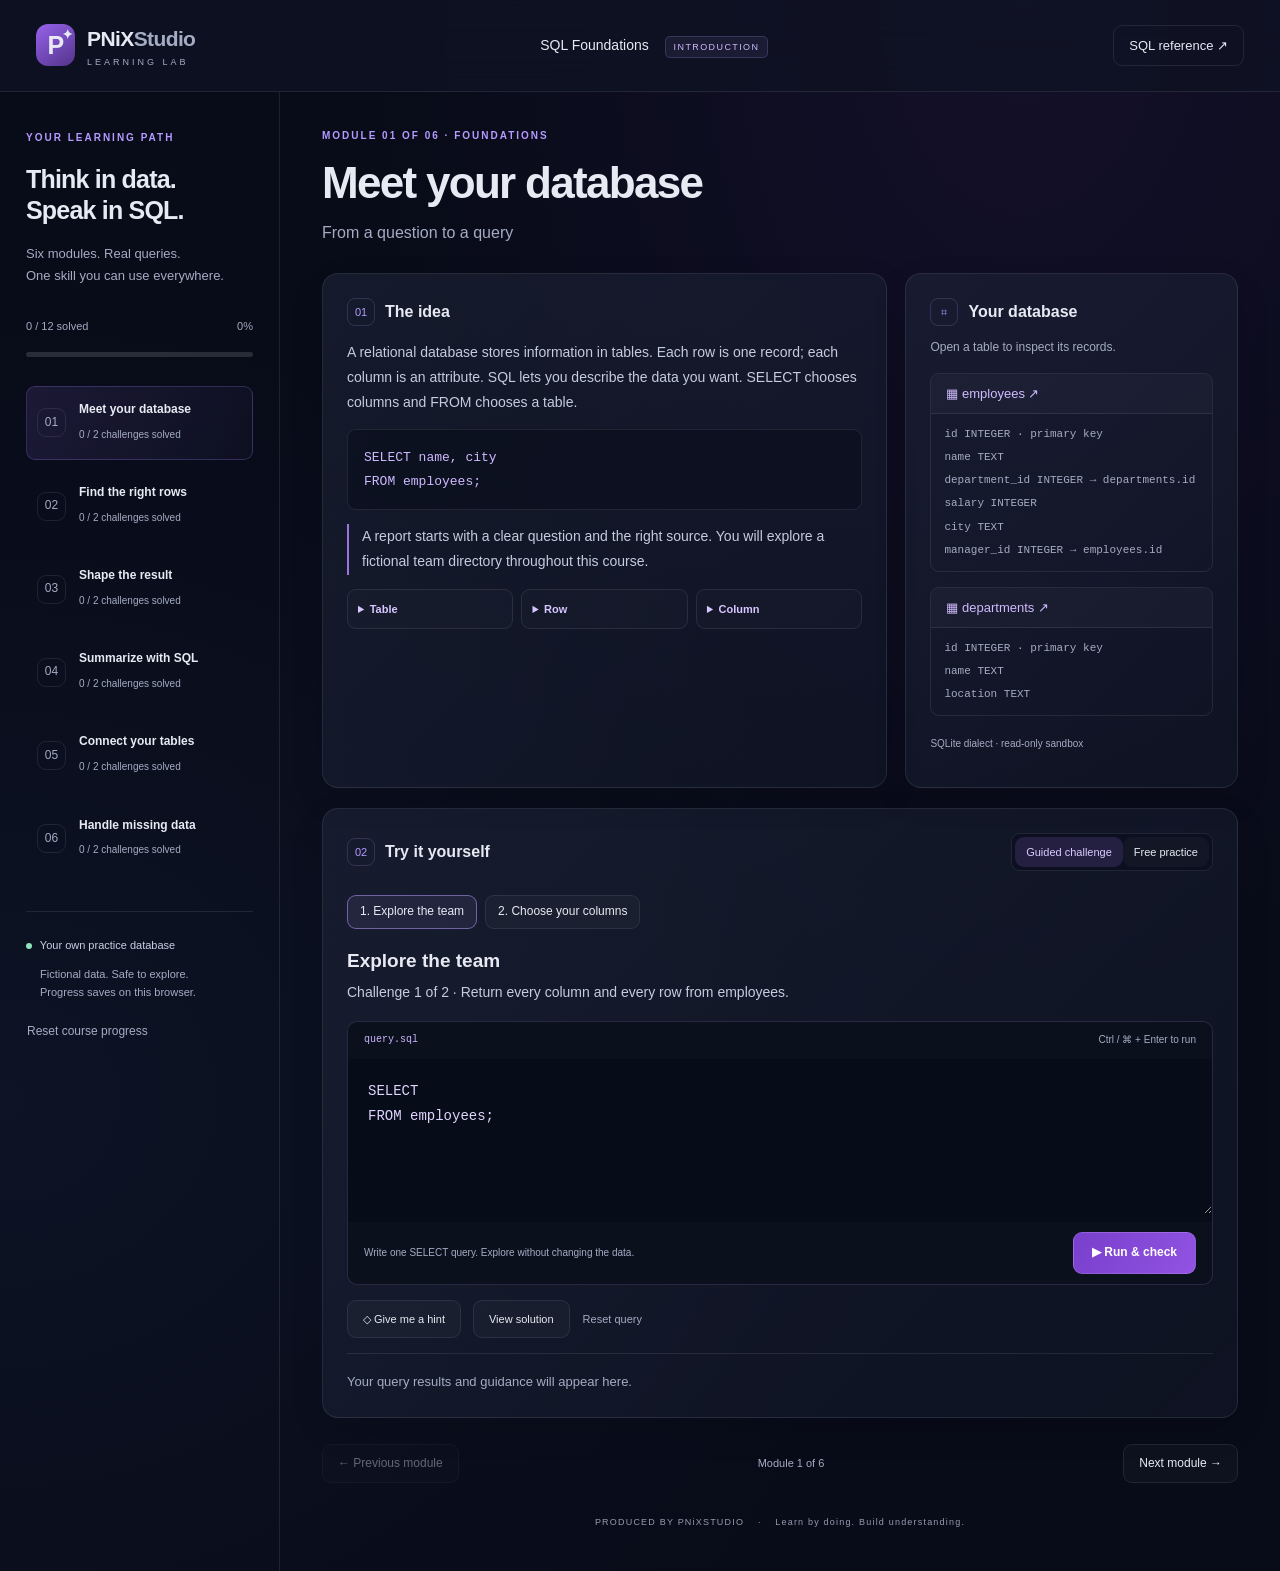
==== site/sql/index.html @ 179a7fc3 "Add interactive SQL Foundations course to GitHub Pages" ====
<!doctype html><html lang="en"><head><meta charset="UTF-8"><meta name="viewport" content="width=device-width, initial-scale=1"><meta name="theme-color" content="#080b18"><meta name="description" content="Learn SQL by doing. Twelve guided query challenges with a real database and helpful feedback. Produced by PNiXStudio."><title>SQL Foundations | PNiXStudio</title><link rel="stylesheet" href="style.css"></head><body><a class="skip" href="#lesson">Skip to lesson</a><header><a class="brand" href="./"><span class="brandmark">P<span>✦</span></span><span>PNiX<span class="muted">Studio</span><small>LEARNING LAB</small></span></a><span class="header-course">SQL Foundations <span class="pill">INTRODUCTION</span></span><button id="referenceBtn" class="quiet">SQL reference ↗</button></header><div class="layout"><aside><div class="course-label">YOUR LEARNING PATH</div><h2>Think in data.<br>Speak in SQL.</h2><p class="muted intro">Six modules. Real queries.<br>One skill you can use everywhere.</p><div class="progress-label"><span id="progressText">0 / 12 solved</span><span id="percentage">0%</span></div><progress id="progress" value="0" max="12" aria-label="Challenges solved"></progress><nav id="modules" aria-label="Course modules"></nav><div class="aside-note"><span class="status-dot"></span> Your own practice database<p>Fictional data. Safe to explore.<br>Progress saves on this browser.</p></div><button id="resetCourse" class="text-btn">Reset course progress</button></aside><main id="lesson" tabindex="-1"><div class="eyebrow" id="moduleLabel"></div><h1 id="title"></h1><p class="subtitle" id="subtitle"></p><div class="lesson-grid"><section class="glass concept"><div class="section-heading"><span class="icon">01</span><h2>The idea</h2></div><p id="concept"></p><pre id="example"></pre><p class="why" id="why"></p><div id="cards" class="cards"></div></section><section class="glass schema"><div class="section-heading"><span class="icon">⌗</span><h2>Your database</h2></div><p class="muted">Open a table to inspect its records.</p><div id="schema"></div><p class="dialect">SQLite dialect · read-only sandbox</p></section></div><section class="glass practice"><div class="practice-top"><div class="section-heading"><span class="icon">02</span><h2>Try it yourself</h2></div><div class="segmented" role="group" aria-label="Practice mode"><button id="guided" aria-pressed="true">Guided challenge</button><button id="playground" aria-pressed="false">Free practice</button></div></div><div id="exerciseTabs" class="exercise-tabs"></div><h3 id="exerciseTitle"></h3><p id="task"></p><div class="editor-shell"><div class="editor-bar"><label for="query">query.sql</label><span>Ctrl / ⌘ + Enter to run</span></div><textarea id="query" spellcheck="false" autocapitalize="off" autocomplete="off" aria-describedby="editorHelp"></textarea><div class="editor-footer"><span id="editorHelp">Write one SELECT query. Explore without changing the data.</span><button class="primary" id="run">▶ Run & check</button></div></div><div class="tools"><button id="hint">◇ Give me a hint</button><button id="solution">View solution</button><button id="resetQuery" class="text-btn">Reset query</button></div><div id="hintBox" class="notice" hidden></div><div id="solutionBox" class="notice" hidden><strong>One possible solution</strong><pre id="solutionCode"></pre><p>Try writing it yourself, then run it to complete this challenge.</p></div><div id="feedback" role="status" aria-live="polite" class="feedback">Your query results and guidance will appear here.</div><div id="results"></div></section><div id="completion" class="glass completion" hidden><h2>You speak SQL now.</h2><p>You solved every challenge. Keep experimenting in Free practice, or revisit any module.</p></div><footer><button id="prev">← Previous module</button><span id="footerPosition"></span><button id="next">Next module →</button></footer><p class="credit">PRODUCED BY PNiXSTUDIO <span>·</span> Learn by doing. Build understanding.</p></main></div><dialog id="reference"><div class="dialog-head"><h2>SQL field guide</h2><button id="closeReference" aria-label="Close reference">✕</button></div><p>Read the query in execution order: FROM / JOIN → WHERE → GROUP BY → HAVING → SELECT → ORDER BY → LIMIT.</p><pre>SELECT city, COUNT(*) AS total
FROM employees
WHERE salary > 60000
GROUP BY city
HAVING COUNT(*) >= 2
ORDER BY total DESC, city ASC
LIMIT 5;</pre><p><strong>NULL:</strong> use IS NULL / IS NOT NULL.<br><strong>Text:</strong> single quotes, like 'Chicago'.<br><strong>Aliases:</strong> AS gives a result column a name.<br><strong>Joins:</strong> match keys with ON; LEFT JOIN keeps unmatched left rows.<br><strong>Portability:</strong> this course uses SQLite. SQL Server uses TOP or OFFSET/FETCH instead of LIMIT. Case sensitivity and grouping rules can vary across databases.</p><p>Practice data and progress stay in this browser. Progress is stored locally, so it does not sync across devices.</p><a href="https://www.sqlite.org/lang_select.html" target="_blank" rel="noopener">SQLite SELECT documentation ↗</a></dialog><script type="module" src="app.js"></script></body></html>
---- site/sql/style.css ----
:root{color-scheme:dark;--bg:#080b18;--text:#e8eaf3;--muted:#a4acc3;--purple:#b59aff;--line:#ffffff16;--green:#8de4bb}*{box-sizing:border-box}body{margin:0;background:radial-gradient(ellipse at 80% 0%,#46237230,transparent 45%),radial-gradient(ellipse at 0% 70%,#23375b30,transparent 50%),var(--bg);color:var(--text);font:16px/1.65 Inter,"Segoe UI",Arial,sans-serif}button,a,textarea,summary{-webkit-tap-highlight-color:transparent}button{font:inherit;cursor:pointer;color:inherit;background:#ffffff07;border:1px solid var(--line);border-radius:9px;padding:9px 15px;transition:background .15s,border-color .15s}button:hover{background:#ffffff12;border-color:#b59aff70}button:disabled{opacity:.4;cursor:default}button:focus-visible,a:focus-visible,summary:focus-visible,textarea:focus-visible{outline:3px solid var(--purple);outline-offset:3px}a{color:var(--purple)}header{min-height:92px;display:flex;align-items:center;justify-content:space-between;gap:20px;padding:15px 36px;border-bottom:1px solid var(--line);background:#0f1424bb;backdrop-filter:blur(20px)}.brand{display:flex;gap:12px;align-items:center;color:var(--text);text-decoration:none;font-size:21px;letter-spacing:-.6px;font-weight:650}.brandmark{width:39px;height:42px;background:linear-gradient(145deg,#9763ec,#53338a);border-radius:12px;display:grid;place-items:center;position:relative;font-size:25px}.brandmark span{position:absolute;font-size:13px;right:3px;top:0}.brand small{display:block;font:9px/1.3 sans-serif;letter-spacing:3px;color:var(--muted)}.muted{color:var(--muted)}.header-course{font-size:14px}.pill{font-size:9px;letter-spacing:1.4px;background:#b59aff13;border:1px solid #b59aff33;border-radius:5px;padding:5px 8px;margin-left:12px;color:#cebaff}.quiet{background:transparent;font-size:13px}.layout{max-width:1600px;margin:auto;display:grid;grid-template-columns:280px minmax(0,1fr)}aside{padding:38px 26px;border-right:1px solid var(--line)}.course-label,.eyebrow{font-size:10px;font-weight:700;letter-spacing:2px;color:var(--purple)}aside h2{font-size:25px;line-height:1.25;font-weight:550;letter-spacing:-.8px;margin:17px 0}.intro{font-size:13px;line-height:1.7}.progress-label{display:flex;justify-content:space-between;font-size:11px;color:var(--muted);margin-top:30px}progress{width:100%;height:5px;appearance:none;border:0;border-radius:10px;background:#ffffff12}progress::-webkit-progress-bar{background:#ffffff12;border-radius:10px}progress::-webkit-progress-value{background:var(--purple);border-radius:10px}progress::-moz-progress-bar{background:var(--purple)}nav{display:grid;gap:9px;margin-top:24px}nav button{display:flex;gap:13px;text-align:left;padding:13px 10px;background:transparent;border-color:transparent}nav button[aria-current]{background:linear-gradient(120deg,#a47bff20,#a47bff09);border-color:#a47bff40}.module-number{align-self:center;width:29px;height:29px;flex-shrink:0;border:1px solid var(--line);border-radius:9px;display:grid;place-items:center;color:var(--muted);font-size:12px}nav strong{display:block;font-size:12px;font-weight:550}nav small{font-size:10px;color:var(--muted)}.aside-note{font-size:11px;margin-top:35px;color:#c9cfe0;border-top:1px solid var(--line);padding-top:24px}.aside-note p{color:var(--muted);padding-left:14px}.status-dot{display:inline-block;height:6px;width:6px;background:var(--green);border-radius:50%;margin-right:5px}.text-btn{background:transparent;border-color:transparent;font-size:12px;color:var(--muted);padding-left:0}main{padding:36px 42px;min-width:0}h1{font-size:clamp(30px,3.5vw,44px);letter-spacing:-1.7px;line-height:1.16;font-weight:550;margin:12px 0}.subtitle{margin:10px 0 27px;color:var(--muted);font-size:16px}.lesson-grid{display:grid;grid-template-columns:minmax(0,1.7fr) minmax(240px,1fr);gap:18px}.glass{background:linear-gradient(135deg,#20283c8a,#141b2c80);border:1px solid var(--line);border-radius:16px;box-shadow:0 12px 35px #00000019;padding:24px;min-width:0}.section-heading{display:flex;align-items:center;gap:10px}.section-heading h2{font-size:16px;font-weight:550;margin:0}.icon{font-size:11px;color:var(--purple);width:28px;height:28px;border:1px solid #b59aff30;border-radius:8px;display:grid;place-items:center}.concept>p{font-size:14px;line-height:1.8;color:#c5ccdd}pre{font:13px/1.8 "Cascadia Code",Consolas,monospace;white-space:pre-wrap;overflow-wrap:anywhere;background:#060b1880;border:1px solid var(--line);border-radius:9px;padding:16px;color:#cfb9ff}.why{border-left:2px solid #9c74e2;padding-left:13px}.cards{display:grid;grid-template-columns:repeat(3,minmax(0,1fr));gap:8px}.cards details{background:#ffffff04;border:1px solid var(--line);border-radius:9px;padding:10px}.cards summary{cursor:pointer;color:#d7c6ff;font-size:11px;font-weight:600}.cards p{font-size:12px;color:var(--muted);line-height:1.6;margin-bottom:0}.schema>p{font-size:12px}.table-schema{margin-top:15px;border:1px solid var(--line);border-radius:9px;overflow:hidden}.table-schema button{width:100%;text-align:left;border:0;border-bottom:1px solid var(--line);border-radius:0;font-size:13px;color:#d0baff}.table-schema ul{list-style:none;margin:0;padding:9px 13px}.table-schema li{font:11px/2.1 Consolas,monospace;color:var(--muted);overflow-wrap:anywhere}.dialect{color:var(--muted);font-size:10px!important;margin-top:20px}.practice{margin-top:20px}.practice-top{display:flex;justify-content:space-between;gap:15px;align-items:center}.segmented{display:flex;background:#05091770;border:1px solid var(--line);padding:3px;border-radius:9px}.segmented button{font-size:11px;padding:6px 11px;border:0}.segmented button[aria-pressed=true]{background:#9c74e22c;color:#dccbff}.exercise-tabs{display:flex;gap:8px;margin:24px 0 16px}.exercise-tabs button{font-size:12px;padding:6px 12px}.exercise-tabs button[aria-pressed=true]{border-color:#b59aff88;background:#b59aff15}h3{font-size:19px;font-weight:550;margin:12px 0 5px}#task{font-size:14px;color:#c5ccdd;margin:0 0 17px}.editor-shell{border:1px solid #b59aff30;border-radius:10px;overflow:hidden;background:#070c19}.editor-bar,.editor-footer{display:flex;align-items:center;justify-content:space-between;padding:10px 16px;gap:15px;background:#ffffff04;font-size:10px;color:var(--muted)}.editor-bar label{font-family:monospace;color:#ccb5ff}textarea{resize:vertical;width:100%;min-height:155px;border:0;padding:20px;background:transparent;color:#e1d4ff;font:14px/1.8 Consolas,monospace;tab-size:2}textarea:focus-visible{outline-offset:-3px}.primary{background:linear-gradient(120deg,#7840cc,#9253e2);font-size:12px;white-space:nowrap;color:white;border-color:#ffffff25;font-weight:600;padding:10px 18px}.primary:hover{background:#8752d1}.tools{display:flex;gap:12px;align-items:center;margin:15px 0;flex-wrap:wrap}.tools button{font-size:11px}.feedback{border-top:1px solid var(--line);padding:17px 0 0;color:var(--muted);font-size:13px}.feedback.success{color:var(--green)}.feedback.error{color:#ffc0bc}.notice{background:#b59aff10;border:1px solid #b59aff33;border-radius:9px;padding:15px;font-size:13px;margin:15px 0}.notice p{color:var(--muted)}.result-head{display:flex;justify-content:space-between;align-items:center;font-size:12px;margin:20px 0 9px}.table-wrap{overflow:auto;max-height:350px;border:1px solid var(--line);border-radius:9px}table{width:100%;border-collapse:collapse;font-size:12px;text-align:left}th{background:#20273e;position:sticky;top:0;color:#d4bfff;font-weight:550}th,td{padding:9px 14px;border-bottom:1px solid var(--line);white-space:nowrap}td.null{font-style:italic;color:#959db5}footer{display:flex;align-items:center;justify-content:space-between;margin:26px 0}footer button{font-size:12px}footer span{font-size:11px;color:var(--muted)}.credit{text-align:center;font-size:9px;letter-spacing:1.2px;color:#969db0;margin:32px 0 5px}.credit span{padding:0 10px}dialog{max-width:620px;width:calc(100% - 30px);background:#131a2e;color:var(--text);border:1px solid #b59aff55;border-radius:16px;padding:28px;font-size:14px;max-height:85vh}dialog::backdrop{background:#000a;backdrop-filter:blur(6px)}.dialog-head{display:flex;justify-content:space-between;align-items:center}.dialog-head h2{font-weight:550}.skip{position:absolute;left:10px;top:-80px;z-index:3;padding:10px;background:#151b2e}.skip:focus{top:5px}.completion{margin-top:20px;border-color:#8de4bb70}.completion h2{color:var(--green)}[hidden]{display:none!important}@media(min-width:1600px){main{padding:45px 60px}}@media(max-width:1100px){.layout{grid-template-columns:235px minmax(0,1fr)}aside{padding:30px 17px}main{padding:30px 24px}.lesson-grid{grid-template-columns:1fr}.schema{display:block}.cards p{font-size:12px}}@media(max-width:740px){header{padding:15px 18px;min-height:76px}.brand{font-size:18px}.header-course{display:none}.layout{display:block}aside{border-right:0;border-bottom:1px solid var(--line);padding:20px}aside h2,.intro,.aside-note,.course-label,aside>.text-btn{display:none}nav{display:flex;overflow:auto;margin-top:14px;gap:6px}nav button{min-width:155px;padding:8px}.progress-label{margin-top:0}.module-number{width:23px;height:23px}.layout main{padding:26px 16px}.glass{padding:19px}.practice-top{align-items:flex-start;flex-direction:column}.editor-footer{align-items:flex-start}.editor-footer span{max-width:160px}.editor-bar span{display:none}.cards{grid-template-columns:1fr}.cards summary{font-size:13px}footer span{display:none}h1{font-size:33px}.credit{line-height:2}.schema{display:block}}@media(prefers-reduced-motion:reduce){*{transition:none!important;scroll-behavior:auto!important}}
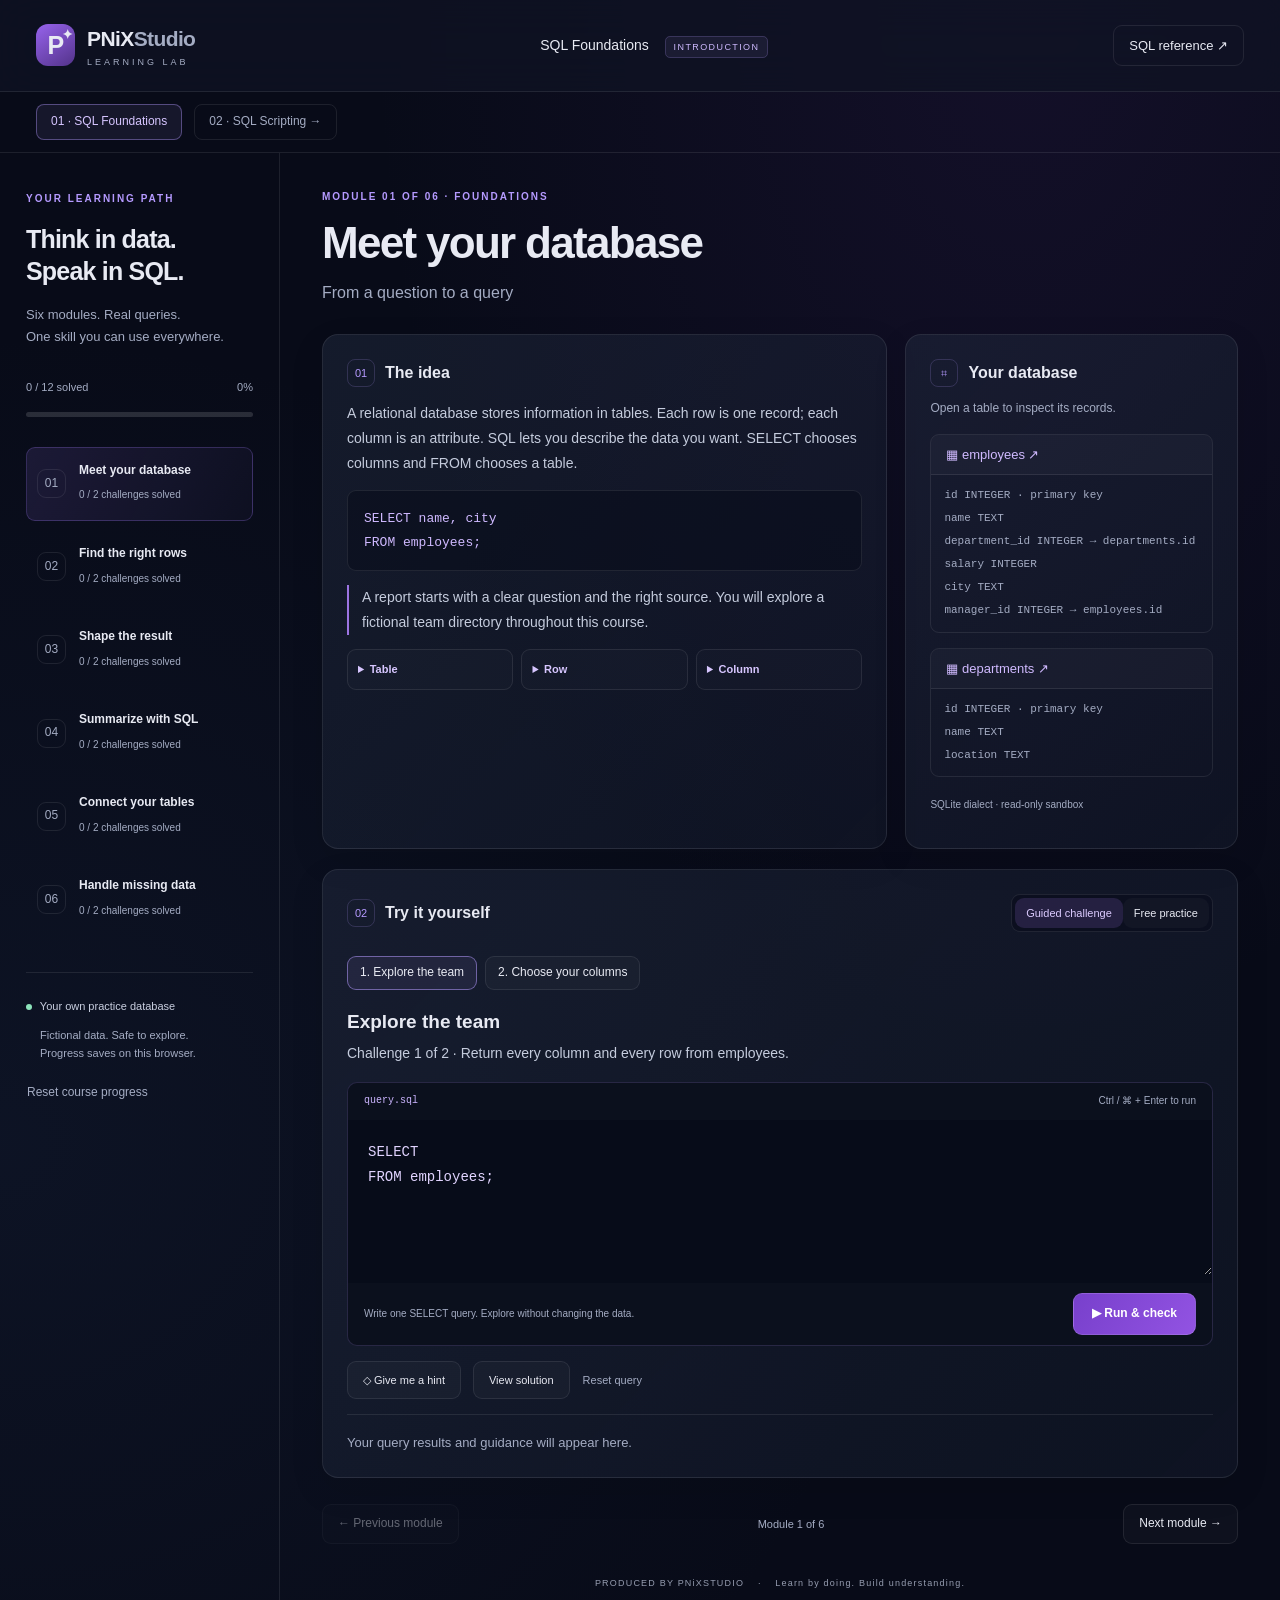
==== commit 0a90b708: "Add SQL Scripting course with writable exercises and transaction feedback" ====
--- a/site/sql/index.html
+++ b/site/sql/index.html
@@ -1,7 +1,8 @@
-<!doctype html><html lang="en"><head><meta charset="UTF-8"><meta name="viewport" content="width=device-width, initial-scale=1"><meta name="theme-color" content="#080b18"><meta name="description" content="Learn SQL by doing. Twelve guided query challenges with a real database and helpful feedback. Produced by PNiXStudio."><title>SQL Foundations | PNiXStudio</title><link rel="stylesheet" href="style.css"></head><body><a class="skip" href="#lesson">Skip to lesson</a><header><a class="brand" href="./"><span class="brandmark">P<span>✦</span></span><span>PNiX<span class="muted">Studio</span><small>LEARNING LAB</small></span></a><span class="header-course">SQL Foundations <span class="pill">INTRODUCTION</span></span><button id="referenceBtn" class="quiet">SQL reference ↗</button></header><div class="layout"><aside><div class="course-label">YOUR LEARNING PATH</div><h2>Think in data.<br>Speak in SQL.</h2><p class="muted intro">Six modules. Real queries.<br>One skill you can use everywhere.</p><div class="progress-label"><span id="progressText">0 / 12 solved</span><span id="percentage">0%</span></div><progress id="progress" value="0" max="12" aria-label="Challenges solved"></progress><nav id="modules" aria-label="Course modules"></nav><div class="aside-note"><span class="status-dot"></span> Your own practice database<p>Fictional data. Safe to explore.<br>Progress saves on this browser.</p></div><button id="resetCourse" class="text-btn">Reset course progress</button></aside><main id="lesson" tabindex="-1"><div class="eyebrow" id="moduleLabel"></div><h1 id="title"></h1><p class="subtitle" id="subtitle"></p><div class="lesson-grid"><section class="glass concept"><div class="section-heading"><span class="icon">01</span><h2>The idea</h2></div><p id="concept"></p><pre id="example"></pre><p class="why" id="why"></p><div id="cards" class="cards"></div></section><section class="glass schema"><div class="section-heading"><span class="icon">⌗</span><h2>Your database</h2></div><p class="muted">Open a table to inspect its records.</p><div id="schema"></div><p class="dialect">SQLite dialect · read-only sandbox</p></section></div><section class="glass practice"><div class="practice-top"><div class="section-heading"><span class="icon">02</span><h2>Try it yourself</h2></div><div class="segmented" role="group" aria-label="Practice mode"><button id="guided" aria-pressed="true">Guided challenge</button><button id="playground" aria-pressed="false">Free practice</button></div></div><div id="exerciseTabs" class="exercise-tabs"></div><h3 id="exerciseTitle"></h3><p id="task"></p><div class="editor-shell"><div class="editor-bar"><label for="query">query.sql</label><span>Ctrl / ⌘ + Enter to run</span></div><textarea id="query" spellcheck="false" autocapitalize="off" autocomplete="off" aria-describedby="editorHelp"></textarea><div class="editor-footer"><span id="editorHelp">Write one SELECT query. Explore without changing the data.</span><button class="primary" id="run">▶ Run & check</button></div></div><div class="tools"><button id="hint">◇ Give me a hint</button><button id="solution">View solution</button><button id="resetQuery" class="text-btn">Reset query</button></div><div id="hintBox" class="notice" hidden></div><div id="solutionBox" class="notice" hidden><strong>One possible solution</strong><pre id="solutionCode"></pre><p>Try writing it yourself, then run it to complete this challenge.</p></div><div id="feedback" role="status" aria-live="polite" class="feedback">Your query results and guidance will appear here.</div><div id="results"></div></section><div id="completion" class="glass completion" hidden><h2>You speak SQL now.</h2><p>You solved every challenge. Keep experimenting in Free practice, or revisit any module.</p></div><footer><button id="prev">← Previous module</button><span id="footerPosition"></span><button id="next">Next module →</button></footer><p class="credit">PRODUCED BY PNiXSTUDIO <span>·</span> Learn by doing. Build understanding.</p></main></div><dialog id="reference"><div class="dialog-head"><h2>SQL field guide</h2><button id="closeReference" aria-label="Close reference">✕</button></div><p>Read the query in execution order: FROM / JOIN → WHERE → GROUP BY → HAVING → SELECT → ORDER BY → LIMIT.</p><pre>SELECT city, COUNT(*) AS total
+<!doctype html><html lang="en"><head><meta charset="UTF-8"><meta name="viewport" content="width=device-width, initial-scale=1"><meta name="theme-color" content="#080b18"><meta name="description" content="Learn SQL by doing. Twelve guided query challenges with a real database and helpful feedback. Produced by PNiXStudio."><title>SQL Foundations | PNiXStudio</title><link rel="stylesheet" href="style.css"></head><body><a class="skip" href="#lesson">Skip to lesson</a><header><a class="brand" href="./"><span class="brandmark">P<span>✦</span></span><span>PNiX<span class="muted">Studio</span><small>LEARNING LAB</small></span></a><span class="header-course">SQL Foundations <span class="pill">INTRODUCTION</span></span><button id="referenceBtn" class="quiet">SQL reference ↗</button></header><div class="course-switch" aria-label="SQL courses"><a href="./" aria-current="page">01 · SQL Foundations</a><a href="./scripting/" >02 · SQL Scripting →</a></div><div class="layout"><aside><div class="course-label">YOUR LEARNING PATH</div><h2>Think in data.<br>Speak in SQL.</h2><p class="muted intro">Six modules. Real queries.<br>One skill you can use everywhere.</p><div class="progress-label"><span id="progressText">0 / 12 solved</span><span id="percentage">0%</span></div><progress id="progress" value="0" max="12" aria-label="Challenges solved"></progress><nav id="modules" aria-label="Course modules"></nav><div class="aside-note"><span class="status-dot"></span> Your own practice database<p>Fictional data. Safe to explore.<br>Progress saves on this browser.</p></div><button id="resetCourse" class="text-btn">Reset course progress</button></aside><main id="lesson" tabindex="-1"><div class="eyebrow" id="moduleLabel"></div><h1 id="title"></h1><p class="subtitle" id="subtitle"></p><div class="lesson-grid"><section class="glass concept"><div class="section-heading"><span class="icon">01</span><h2>The idea</h2></div><p id="concept"></p><pre id="example"></pre><p class="why" id="why"></p><div id="cards" class="cards"></div></section><section class="glass schema"><div class="section-heading"><span class="icon">⌗</span><h2>Your database</h2></div><p class="muted">Open a table to inspect its records.</p><div id="schema"></div><p class="dialect">SQLite dialect · read-only sandbox</p></section></div><section class="glass practice"><div class="practice-top"><div class="section-heading"><span class="icon">02</span><h2>Try it yourself</h2></div><div class="segmented" role="group" aria-label="Practice mode"><button id="guided" aria-pressed="true">Guided challenge</button><button id="playground" aria-pressed="false">Free practice</button></div></div><div id="exerciseTabs" class="exercise-tabs"></div><h3 id="exerciseTitle"></h3><p id="task"></p><div class="editor-shell"><div class="editor-bar"><label for="query">query.sql</label><span>Ctrl / ⌘ + Enter to run</span></div><textarea id="query" spellcheck="false" autocapitalize="off" autocomplete="off" aria-describedby="editorHelp"></textarea><div class="editor-footer"><span id="editorHelp">Write one SELECT query. Explore without changing the data.</span><button class="primary" id="run">▶ Run & check</button></div></div><div class="tools"><button id="hint">◇ Give me a hint</button><button id="solution">View solution</button><button id="resetQuery" class="text-btn">Reset query</button></div><div id="hintBox" class="notice" hidden></div><div id="solutionBox" class="notice" hidden><strong>One possible solution</strong><pre id="solutionCode"></pre><p>Try writing it yourself, then run it to complete this challenge.</p></div><div id="feedback" role="status" aria-live="polite" class="feedback">Your query results and guidance will appear here.</div><div id="results"></div></section><div id="completion" class="glass completion" hidden><h2>You speak SQL now.</h2><p>You solved every challenge. Keep experimenting in Free practice, or revisit any module.</p></div><footer><button id="prev">← Previous module</button><span id="footerPosition"></span><button id="next">Next module →</button></footer><p class="credit">PRODUCED BY PNiXSTUDIO <span>·</span> Learn by doing. Build understanding.</p></main></div><dialog id="reference"><div class="dialog-head"><h2>SQL field guide</h2><button id="closeReference" aria-label="Close reference">✕</button></div><p>Read the query in execution order: FROM / JOIN → WHERE → GROUP BY → HAVING → SELECT → ORDER BY → LIMIT.</p><pre>SELECT city, COUNT(*) AS total
 FROM employees
 WHERE salary > 60000
 GROUP BY city
 HAVING COUNT(*) >= 2
 ORDER BY total DESC, city ASC
 LIMIT 5;</pre><p><strong>NULL:</strong> use IS NULL / IS NOT NULL.<br><strong>Text:</strong> single quotes, like 'Chicago'.<br><strong>Aliases:</strong> AS gives a result column a name.<br><strong>Joins:</strong> match keys with ON; LEFT JOIN keeps unmatched left rows.<br><strong>Portability:</strong> this course uses SQLite. SQL Server uses TOP or OFFSET/FETCH instead of LIMIT. Case sensitivity and grouping rules can vary across databases.</p><p>Practice data and progress stay in this browser. Progress is stored locally, so it does not sync across devices.</p><a href="https://www.sqlite.org/lang_select.html" target="_blank" rel="noopener">SQLite SELECT documentation ↗</a></dialog><script type="module" src="app.js"></script></body></html>
+
--- a/site/sql/style.css
+++ b/site/sql/style.css
@@ -1 +1,4 @@
 :root{color-scheme:dark;--bg:#080b18;--text:#e8eaf3;--muted:#a4acc3;--purple:#b59aff;--line:#ffffff16;--green:#8de4bb}*{box-sizing:border-box}body{margin:0;background:radial-gradient(ellipse at 80% 0%,#46237230,transparent 45%),radial-gradient(ellipse at 0% 70%,#23375b30,transparent 50%),var(--bg);color:var(--text);font:16px/1.65 Inter,"Segoe UI",Arial,sans-serif}button,a,textarea,summary{-webkit-tap-highlight-color:transparent}button{font:inherit;cursor:pointer;color:inherit;background:#ffffff07;border:1px solid var(--line);border-radius:9px;padding:9px 15px;transition:background .15s,border-color .15s}button:hover{background:#ffffff12;border-color:#b59aff70}button:disabled{opacity:.4;cursor:default}button:focus-visible,a:focus-visible,summary:focus-visible,textarea:focus-visible{outline:3px solid var(--purple);outline-offset:3px}a{color:var(--purple)}header{min-height:92px;display:flex;align-items:center;justify-content:space-between;gap:20px;padding:15px 36px;border-bottom:1px solid var(--line);background:#0f1424bb;backdrop-filter:blur(20px)}.brand{display:flex;gap:12px;align-items:center;color:var(--text);text-decoration:none;font-size:21px;letter-spacing:-.6px;font-weight:650}.brandmark{width:39px;height:42px;background:linear-gradient(145deg,#9763ec,#53338a);border-radius:12px;display:grid;place-items:center;position:relative;font-size:25px}.brandmark span{position:absolute;font-size:13px;right:3px;top:0}.brand small{display:block;font:9px/1.3 sans-serif;letter-spacing:3px;color:var(--muted)}.muted{color:var(--muted)}.header-course{font-size:14px}.pill{font-size:9px;letter-spacing:1.4px;background:#b59aff13;border:1px solid #b59aff33;border-radius:5px;padding:5px 8px;margin-left:12px;color:#cebaff}.quiet{background:transparent;font-size:13px}.layout{max-width:1600px;margin:auto;display:grid;grid-template-columns:280px minmax(0,1fr)}aside{padding:38px 26px;border-right:1px solid var(--line)}.course-label,.eyebrow{font-size:10px;font-weight:700;letter-spacing:2px;color:var(--purple)}aside h2{font-size:25px;line-height:1.25;font-weight:550;letter-spacing:-.8px;margin:17px 0}.intro{font-size:13px;line-height:1.7}.progress-label{display:flex;justify-content:space-between;font-size:11px;color:var(--muted);margin-top:30px}progress{width:100%;height:5px;appearance:none;border:0;border-radius:10px;background:#ffffff12}progress::-webkit-progress-bar{background:#ffffff12;border-radius:10px}progress::-webkit-progress-value{background:var(--purple);border-radius:10px}progress::-moz-progress-bar{background:var(--purple)}nav{display:grid;gap:9px;margin-top:24px}nav button{display:flex;gap:13px;text-align:left;padding:13px 10px;background:transparent;border-color:transparent}nav button[aria-current]{background:linear-gradient(120deg,#a47bff20,#a47bff09);border-color:#a47bff40}.module-number{align-self:center;width:29px;height:29px;flex-shrink:0;border:1px solid var(--line);border-radius:9px;display:grid;place-items:center;color:var(--muted);font-size:12px}nav strong{display:block;font-size:12px;font-weight:550}nav small{font-size:10px;color:var(--muted)}.aside-note{font-size:11px;margin-top:35px;color:#c9cfe0;border-top:1px solid var(--line);padding-top:24px}.aside-note p{color:var(--muted);padding-left:14px}.status-dot{display:inline-block;height:6px;width:6px;background:var(--green);border-radius:50%;margin-right:5px}.text-btn{background:transparent;border-color:transparent;font-size:12px;color:var(--muted);padding-left:0}main{padding:36px 42px;min-width:0}h1{font-size:clamp(30px,3.5vw,44px);letter-spacing:-1.7px;line-height:1.16;font-weight:550;margin:12px 0}.subtitle{margin:10px 0 27px;color:var(--muted);font-size:16px}.lesson-grid{display:grid;grid-template-columns:minmax(0,1.7fr) minmax(240px,1fr);gap:18px}.glass{background:linear-gradient(135deg,#20283c8a,#141b2c80);border:1px solid var(--line);border-radius:16px;box-shadow:0 12px 35px #00000019;padding:24px;min-width:0}.section-heading{display:flex;align-items:center;gap:10px}.section-heading h2{font-size:16px;font-weight:550;margin:0}.icon{font-size:11px;color:var(--purple);width:28px;height:28px;border:1px solid #b59aff30;border-radius:8px;display:grid;place-items:center}.concept>p{font-size:14px;line-height:1.8;color:#c5ccdd}pre{font:13px/1.8 "Cascadia Code",Consolas,monospace;white-space:pre-wrap;overflow-wrap:anywhere;background:#060b1880;border:1px solid var(--line);border-radius:9px;padding:16px;color:#cfb9ff}.why{border-left:2px solid #9c74e2;padding-left:13px}.cards{display:grid;grid-template-columns:repeat(3,minmax(0,1fr));gap:8px}.cards details{background:#ffffff04;border:1px solid var(--line);border-radius:9px;padding:10px}.cards summary{cursor:pointer;color:#d7c6ff;font-size:11px;font-weight:600}.cards p{font-size:12px;color:var(--muted);line-height:1.6;margin-bottom:0}.schema>p{font-size:12px}.table-schema{margin-top:15px;border:1px solid var(--line);border-radius:9px;overflow:hidden}.table-schema button{width:100%;text-align:left;border:0;border-bottom:1px solid var(--line);border-radius:0;font-size:13px;color:#d0baff}.table-schema ul{list-style:none;margin:0;padding:9px 13px}.table-schema li{font:11px/2.1 Consolas,monospace;color:var(--muted);overflow-wrap:anywhere}.dialect{color:var(--muted);font-size:10px!important;margin-top:20px}.practice{margin-top:20px}.practice-top{display:flex;justify-content:space-between;gap:15px;align-items:center}.segmented{display:flex;background:#05091770;border:1px solid var(--line);padding:3px;border-radius:9px}.segmented button{font-size:11px;padding:6px 11px;border:0}.segmented button[aria-pressed=true]{background:#9c74e22c;color:#dccbff}.exercise-tabs{display:flex;gap:8px;margin:24px 0 16px}.exercise-tabs button{font-size:12px;padding:6px 12px}.exercise-tabs button[aria-pressed=true]{border-color:#b59aff88;background:#b59aff15}h3{font-size:19px;font-weight:550;margin:12px 0 5px}#task{font-size:14px;color:#c5ccdd;margin:0 0 17px}.editor-shell{border:1px solid #b59aff30;border-radius:10px;overflow:hidden;background:#070c19}.editor-bar,.editor-footer{display:flex;align-items:center;justify-content:space-between;padding:10px 16px;gap:15px;background:#ffffff04;font-size:10px;color:var(--muted)}.editor-bar label{font-family:monospace;color:#ccb5ff}textarea{resize:vertical;width:100%;min-height:155px;border:0;padding:20px;background:transparent;color:#e1d4ff;font:14px/1.8 Consolas,monospace;tab-size:2}textarea:focus-visible{outline-offset:-3px}.primary{background:linear-gradient(120deg,#7840cc,#9253e2);font-size:12px;white-space:nowrap;color:white;border-color:#ffffff25;font-weight:600;padding:10px 18px}.primary:hover{background:#8752d1}.tools{display:flex;gap:12px;align-items:center;margin:15px 0;flex-wrap:wrap}.tools button{font-size:11px}.feedback{border-top:1px solid var(--line);padding:17px 0 0;color:var(--muted);font-size:13px}.feedback.success{color:var(--green)}.feedback.error{color:#ffc0bc}.notice{background:#b59aff10;border:1px solid #b59aff33;border-radius:9px;padding:15px;font-size:13px;margin:15px 0}.notice p{color:var(--muted)}.result-head{display:flex;justify-content:space-between;align-items:center;font-size:12px;margin:20px 0 9px}.table-wrap{overflow:auto;max-height:350px;border:1px solid var(--line);border-radius:9px}table{width:100%;border-collapse:collapse;font-size:12px;text-align:left}th{background:#20273e;position:sticky;top:0;color:#d4bfff;font-weight:550}th,td{padding:9px 14px;border-bottom:1px solid var(--line);white-space:nowrap}td.null{font-style:italic;color:#959db5}footer{display:flex;align-items:center;justify-content:space-between;margin:26px 0}footer button{font-size:12px}footer span{font-size:11px;color:var(--muted)}.credit{text-align:center;font-size:9px;letter-spacing:1.2px;color:#969db0;margin:32px 0 5px}.credit span{padding:0 10px}dialog{max-width:620px;width:calc(100% - 30px);background:#131a2e;color:var(--text);border:1px solid #b59aff55;border-radius:16px;padding:28px;font-size:14px;max-height:85vh}dialog::backdrop{background:#000a;backdrop-filter:blur(6px)}.dialog-head{display:flex;justify-content:space-between;align-items:center}.dialog-head h2{font-weight:550}.skip{position:absolute;left:10px;top:-80px;z-index:3;padding:10px;background:#151b2e}.skip:focus{top:5px}.completion{margin-top:20px;border-color:#8de4bb70}.completion h2{color:var(--green)}[hidden]{display:none!important}@media(min-width:1600px){main{padding:45px 60px}}@media(max-width:1100px){.layout{grid-template-columns:235px minmax(0,1fr)}aside{padding:30px 17px}main{padding:30px 24px}.lesson-grid{grid-template-columns:1fr}.schema{display:block}.cards p{font-size:12px}}@media(max-width:740px){header{padding:15px 18px;min-height:76px}.brand{font-size:18px}.header-course{display:none}.layout{display:block}aside{border-right:0;border-bottom:1px solid var(--line);padding:20px}aside h2,.intro,.aside-note,.course-label,aside>.text-btn{display:none}nav{display:flex;overflow:auto;margin-top:14px;gap:6px}nav button{min-width:155px;padding:8px}.progress-label{margin-top:0}.module-number{width:23px;height:23px}.layout main{padding:26px 16px}.glass{padding:19px}.practice-top{align-items:flex-start;flex-direction:column}.editor-footer{align-items:flex-start}.editor-footer span{max-width:160px}.editor-bar span{display:none}.cards{grid-template-columns:1fr}.cards summary{font-size:13px}footer span{display:none}h1{font-size:33px}.credit{line-height:2}.schema{display:block}}@media(prefers-reduced-motion:reduce){*{transition:none!important;scroll-behavior:auto!important}}
+
+.course-switch{max-width:1600px;margin:auto;padding:12px 36px;display:flex;gap:12px;flex-wrap:wrap;border-bottom:1px solid var(--line)}.course-switch a{font-size:12px;text-decoration:none;border:1px solid var(--line);border-radius:8px;padding:7px 14px;color:var(--muted)}.course-switch a[aria-current]{border-color:#b59aff66;color:#d6c5ff;background:#b59aff15}@media(max-width:740px){.course-switch{padding:12px 16px}.exercise-tabs{flex-wrap:wrap}.course-switch a{font-size:11px}.editor-footer{flex-wrap:wrap}}
+
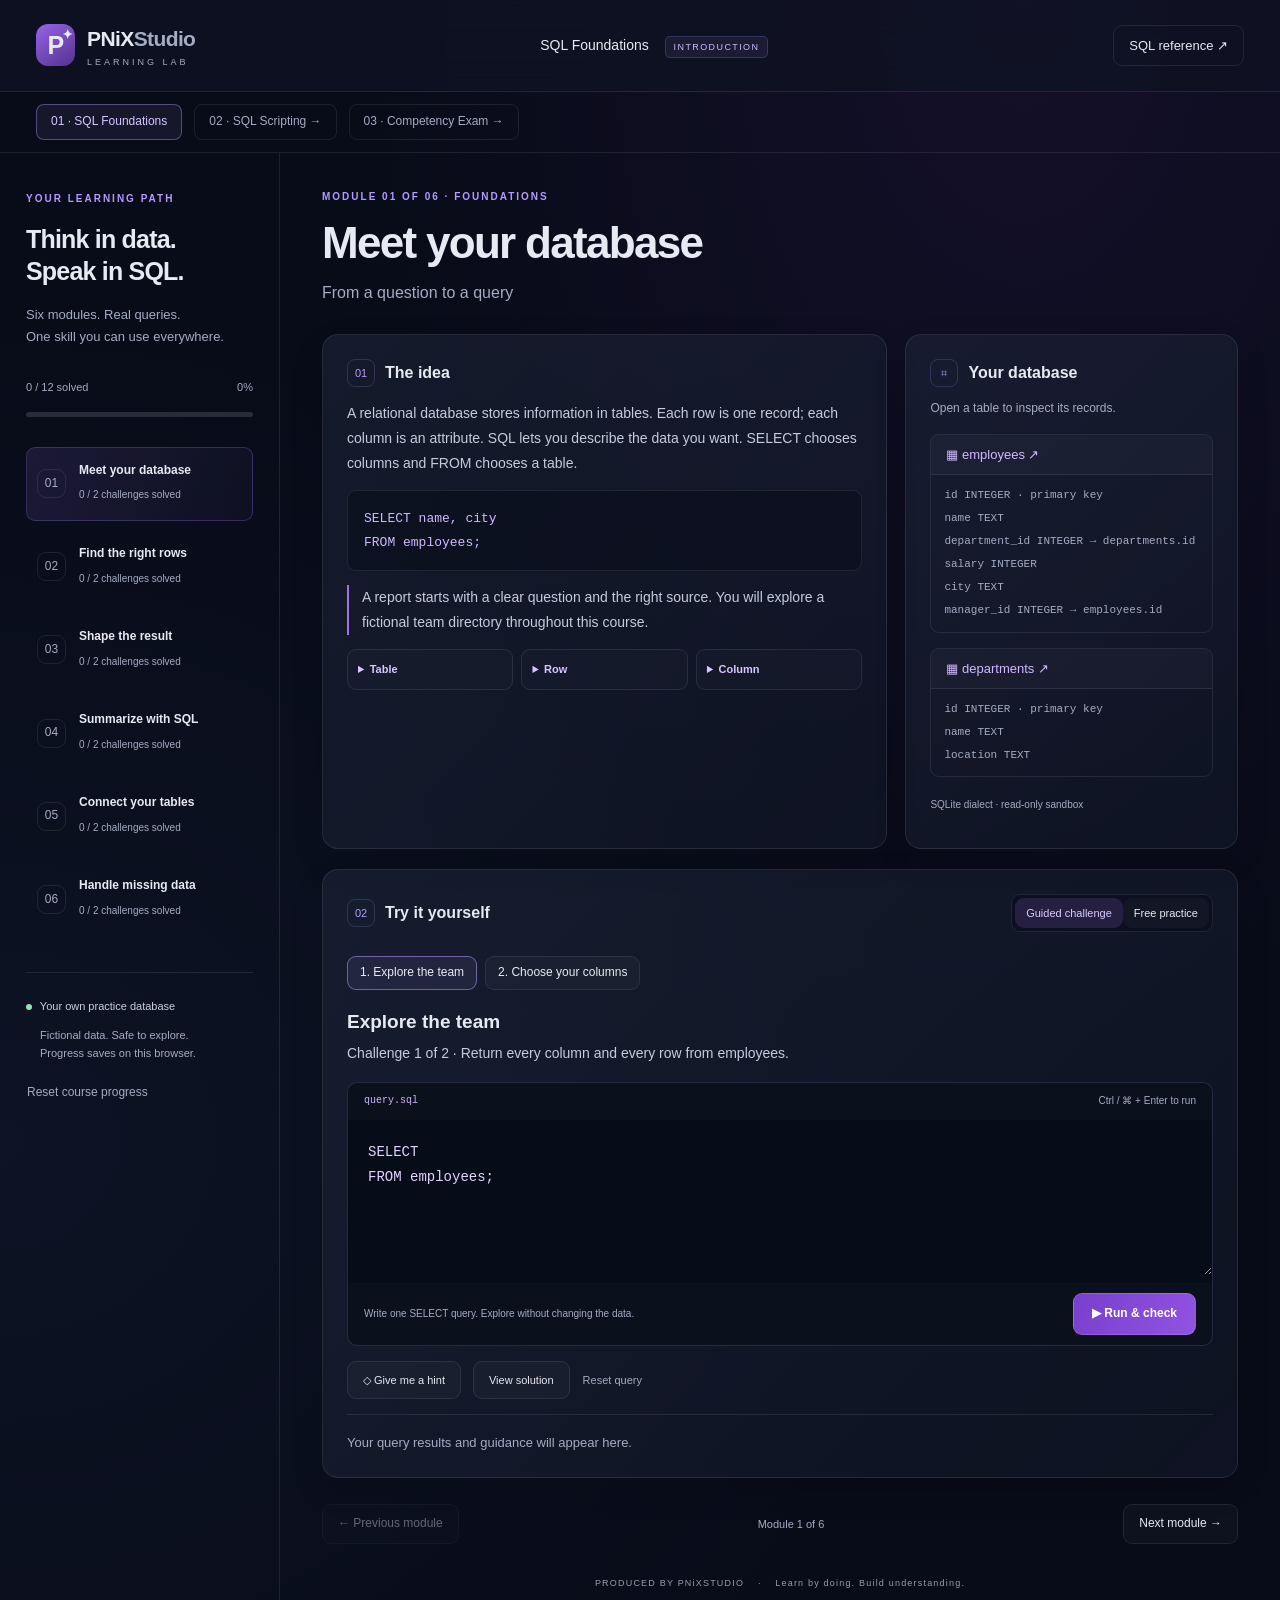
==== commit f7eb9abe: "Add Section 3 SQL competency exam with practical grading and review" ====
--- a/site/sql/index.html
+++ b/site/sql/index.html
@@ -1,4 +1,4 @@
-<!doctype html><html lang="en"><head><meta charset="UTF-8"><meta name="viewport" content="width=device-width, initial-scale=1"><meta name="theme-color" content="#080b18"><meta name="description" content="Learn SQL by doing. Twelve guided query challenges with a real database and helpful feedback. Produced by PNiXStudio."><title>SQL Foundations | PNiXStudio</title><link rel="stylesheet" href="style.css"></head><body><a class="skip" href="#lesson">Skip to lesson</a><header><a class="brand" href="./"><span class="brandmark">P<span>✦</span></span><span>PNiX<span class="muted">Studio</span><small>LEARNING LAB</small></span></a><span class="header-course">SQL Foundations <span class="pill">INTRODUCTION</span></span><button id="referenceBtn" class="quiet">SQL reference ↗</button></header><div class="course-switch" aria-label="SQL courses"><a href="./" aria-current="page">01 · SQL Foundations</a><a href="./scripting/" >02 · SQL Scripting →</a></div><div class="layout"><aside><div class="course-label">YOUR LEARNING PATH</div><h2>Think in data.<br>Speak in SQL.</h2><p class="muted intro">Six modules. Real queries.<br>One skill you can use everywhere.</p><div class="progress-label"><span id="progressText">0 / 12 solved</span><span id="percentage">0%</span></div><progress id="progress" value="0" max="12" aria-label="Challenges solved"></progress><nav id="modules" aria-label="Course modules"></nav><div class="aside-note"><span class="status-dot"></span> Your own practice database<p>Fictional data. Safe to explore.<br>Progress saves on this browser.</p></div><button id="resetCourse" class="text-btn">Reset course progress</button></aside><main id="lesson" tabindex="-1"><div class="eyebrow" id="moduleLabel"></div><h1 id="title"></h1><p class="subtitle" id="subtitle"></p><div class="lesson-grid"><section class="glass concept"><div class="section-heading"><span class="icon">01</span><h2>The idea</h2></div><p id="concept"></p><pre id="example"></pre><p class="why" id="why"></p><div id="cards" class="cards"></div></section><section class="glass schema"><div class="section-heading"><span class="icon">⌗</span><h2>Your database</h2></div><p class="muted">Open a table to inspect its records.</p><div id="schema"></div><p class="dialect">SQLite dialect · read-only sandbox</p></section></div><section class="glass practice"><div class="practice-top"><div class="section-heading"><span class="icon">02</span><h2>Try it yourself</h2></div><div class="segmented" role="group" aria-label="Practice mode"><button id="guided" aria-pressed="true">Guided challenge</button><button id="playground" aria-pressed="false">Free practice</button></div></div><div id="exerciseTabs" class="exercise-tabs"></div><h3 id="exerciseTitle"></h3><p id="task"></p><div class="editor-shell"><div class="editor-bar"><label for="query">query.sql</label><span>Ctrl / ⌘ + Enter to run</span></div><textarea id="query" spellcheck="false" autocapitalize="off" autocomplete="off" aria-describedby="editorHelp"></textarea><div class="editor-footer"><span id="editorHelp">Write one SELECT query. Explore without changing the data.</span><button class="primary" id="run">▶ Run & check</button></div></div><div class="tools"><button id="hint">◇ Give me a hint</button><button id="solution">View solution</button><button id="resetQuery" class="text-btn">Reset query</button></div><div id="hintBox" class="notice" hidden></div><div id="solutionBox" class="notice" hidden><strong>One possible solution</strong><pre id="solutionCode"></pre><p>Try writing it yourself, then run it to complete this challenge.</p></div><div id="feedback" role="status" aria-live="polite" class="feedback">Your query results and guidance will appear here.</div><div id="results"></div></section><div id="completion" class="glass completion" hidden><h2>You speak SQL now.</h2><p>You solved every challenge. Keep experimenting in Free practice, or revisit any module.</p></div><footer><button id="prev">← Previous module</button><span id="footerPosition"></span><button id="next">Next module →</button></footer><p class="credit">PRODUCED BY PNiXSTUDIO <span>·</span> Learn by doing. Build understanding.</p></main></div><dialog id="reference"><div class="dialog-head"><h2>SQL field guide</h2><button id="closeReference" aria-label="Close reference">✕</button></div><p>Read the query in execution order: FROM / JOIN → WHERE → GROUP BY → HAVING → SELECT → ORDER BY → LIMIT.</p><pre>SELECT city, COUNT(*) AS total
+<!doctype html><html lang="en"><head><meta charset="UTF-8"><meta name="viewport" content="width=device-width, initial-scale=1"><meta name="theme-color" content="#080b18"><meta name="description" content="Learn SQL by doing. Twelve guided query challenges with a real database and helpful feedback. Produced by PNiXStudio."><title>SQL Foundations | PNiXStudio</title><link rel="stylesheet" href="style.css"></head><body><a class="skip" href="#lesson">Skip to lesson</a><header><a class="brand" href="./"><span class="brandmark">P<span>✦</span></span><span>PNiX<span class="muted">Studio</span><small>LEARNING LAB</small></span></a><span class="header-course">SQL Foundations <span class="pill">INTRODUCTION</span></span><button id="referenceBtn" class="quiet">SQL reference ↗</button></header><div class="course-switch" aria-label="SQL courses"><a href="./" aria-current="page">01 · SQL Foundations</a><a href="./scripting/" >02 · SQL Scripting →</a><a href="./exam/">03 · Competency Exam →</a></div><div class="layout"><aside><div class="course-label">YOUR LEARNING PATH</div><h2>Think in data.<br>Speak in SQL.</h2><p class="muted intro">Six modules. Real queries.<br>One skill you can use everywhere.</p><div class="progress-label"><span id="progressText">0 / 12 solved</span><span id="percentage">0%</span></div><progress id="progress" value="0" max="12" aria-label="Challenges solved"></progress><nav id="modules" aria-label="Course modules"></nav><div class="aside-note"><span class="status-dot"></span> Your own practice database<p>Fictional data. Safe to explore.<br>Progress saves on this browser.</p></div><button id="resetCourse" class="text-btn">Reset course progress</button></aside><main id="lesson" tabindex="-1"><div class="eyebrow" id="moduleLabel"></div><h1 id="title"></h1><p class="subtitle" id="subtitle"></p><div class="lesson-grid"><section class="glass concept"><div class="section-heading"><span class="icon">01</span><h2>The idea</h2></div><p id="concept"></p><pre id="example"></pre><p class="why" id="why"></p><div id="cards" class="cards"></div></section><section class="glass schema"><div class="section-heading"><span class="icon">⌗</span><h2>Your database</h2></div><p class="muted">Open a table to inspect its records.</p><div id="schema"></div><p class="dialect">SQLite dialect · read-only sandbox</p></section></div><section class="glass practice"><div class="practice-top"><div class="section-heading"><span class="icon">02</span><h2>Try it yourself</h2></div><div class="segmented" role="group" aria-label="Practice mode"><button id="guided" aria-pressed="true">Guided challenge</button><button id="playground" aria-pressed="false">Free practice</button></div></div><div id="exerciseTabs" class="exercise-tabs"></div><h3 id="exerciseTitle"></h3><p id="task"></p><div class="editor-shell"><div class="editor-bar"><label for="query">query.sql</label><span>Ctrl / ⌘ + Enter to run</span></div><textarea id="query" spellcheck="false" autocapitalize="off" autocomplete="off" aria-describedby="editorHelp"></textarea><div class="editor-footer"><span id="editorHelp">Write one SELECT query. Explore without changing the data.</span><button class="primary" id="run">▶ Run & check</button></div></div><div class="tools"><button id="hint">◇ Give me a hint</button><button id="solution">View solution</button><button id="resetQuery" class="text-btn">Reset query</button></div><div id="hintBox" class="notice" hidden></div><div id="solutionBox" class="notice" hidden><strong>One possible solution</strong><pre id="solutionCode"></pre><p>Try writing it yourself, then run it to complete this challenge.</p></div><div id="feedback" role="status" aria-live="polite" class="feedback">Your query results and guidance will appear here.</div><div id="results"></div></section><div id="completion" class="glass completion" hidden><h2>You speak SQL now.</h2><p>You solved every challenge. Keep experimenting in Free practice, or revisit any module.</p></div><footer><button id="prev">← Previous module</button><span id="footerPosition"></span><button id="next">Next module →</button></footer><p class="credit">PRODUCED BY PNiXSTUDIO <span>·</span> Learn by doing. Build understanding.</p></main></div><dialog id="reference"><div class="dialog-head"><h2>SQL field guide</h2><button id="closeReference" aria-label="Close reference">✕</button></div><p>Read the query in execution order: FROM / JOIN → WHERE → GROUP BY → HAVING → SELECT → ORDER BY → LIMIT.</p><pre>SELECT city, COUNT(*) AS total
 FROM employees
 WHERE salary > 60000
 GROUP BY city
@@ -6,3 +6,4 @@
 ORDER BY total DESC, city ASC
 LIMIT 5;</pre><p><strong>NULL:</strong> use IS NULL / IS NOT NULL.<br><strong>Text:</strong> single quotes, like 'Chicago'.<br><strong>Aliases:</strong> AS gives a result column a name.<br><strong>Joins:</strong> match keys with ON; LEFT JOIN keeps unmatched left rows.<br><strong>Portability:</strong> this course uses SQLite. SQL Server uses TOP or OFFSET/FETCH instead of LIMIT. Case sensitivity and grouping rules can vary across databases.</p><p>Practice data and progress stay in this browser. Progress is stored locally, so it does not sync across devices.</p><a href="https://www.sqlite.org/lang_select.html" target="_blank" rel="noopener">SQLite SELECT documentation ↗</a></dialog><script type="module" src="app.js"></script></body></html>
 
+
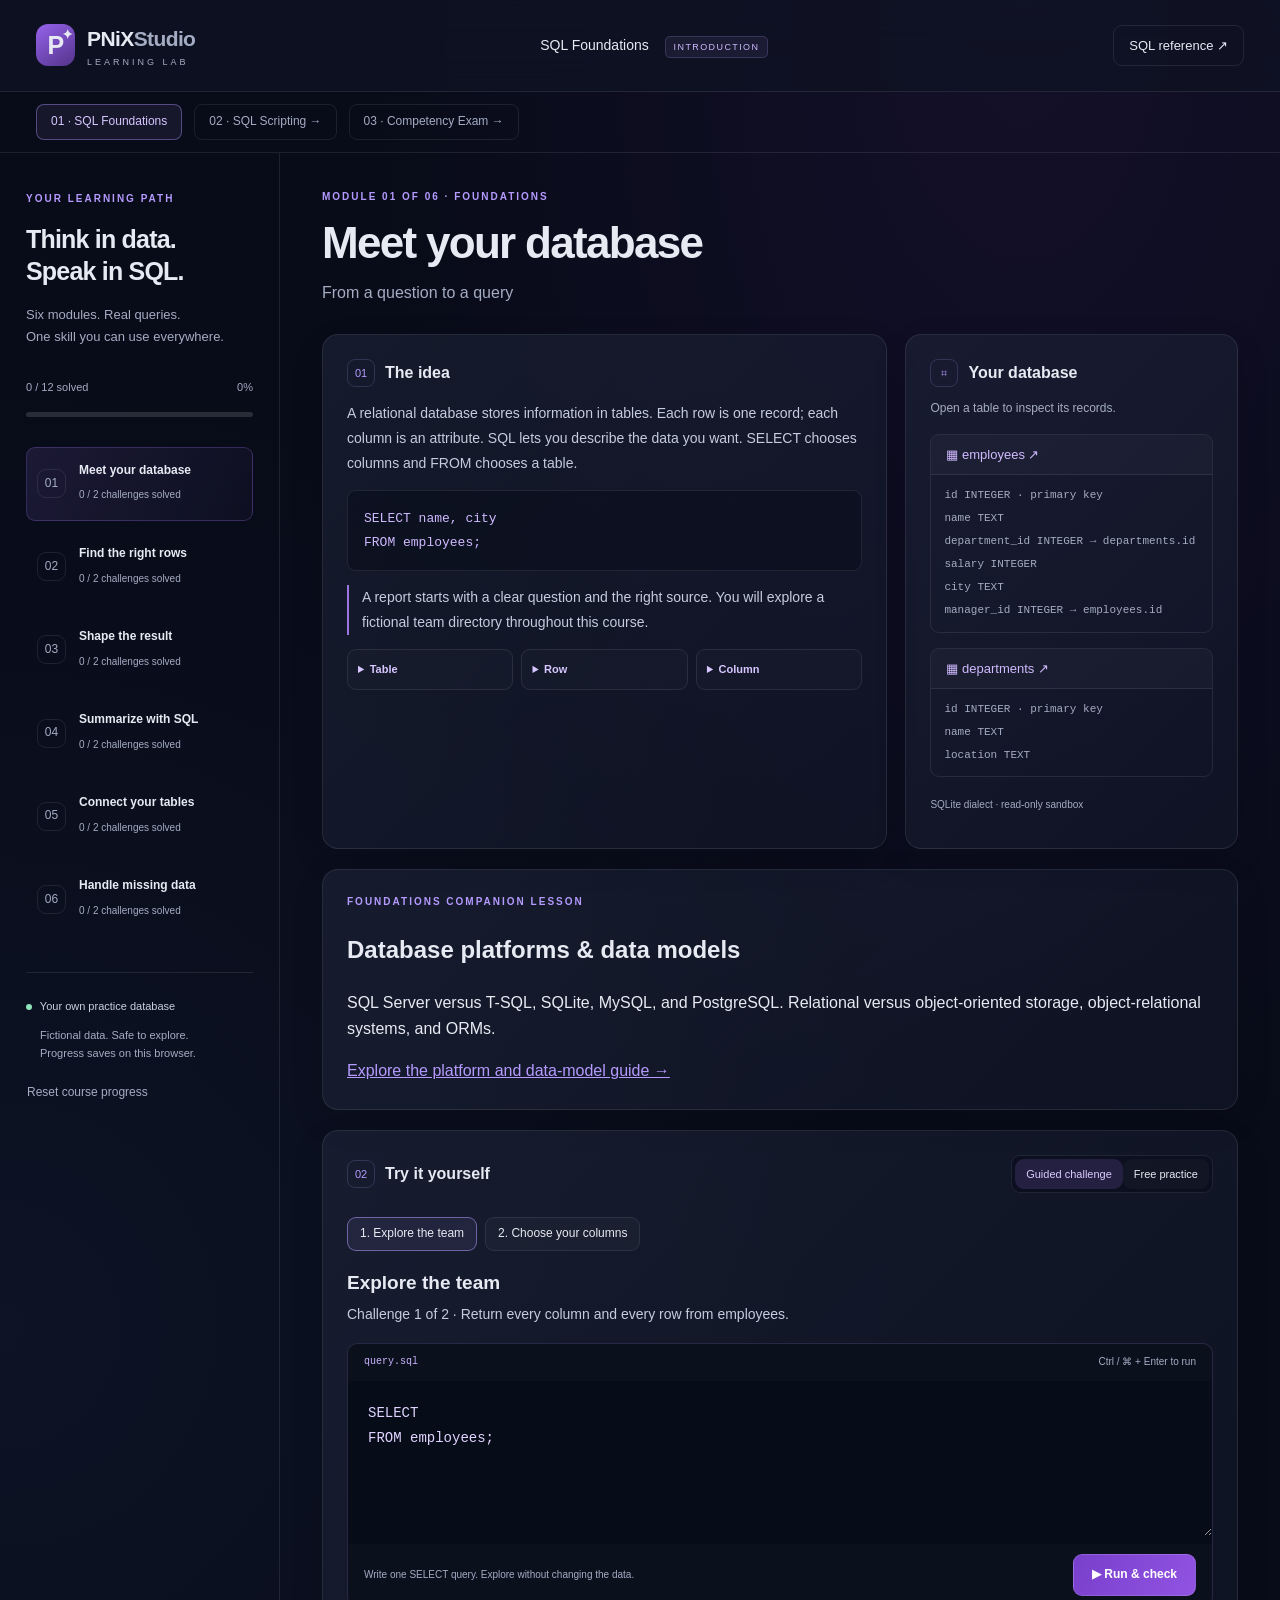
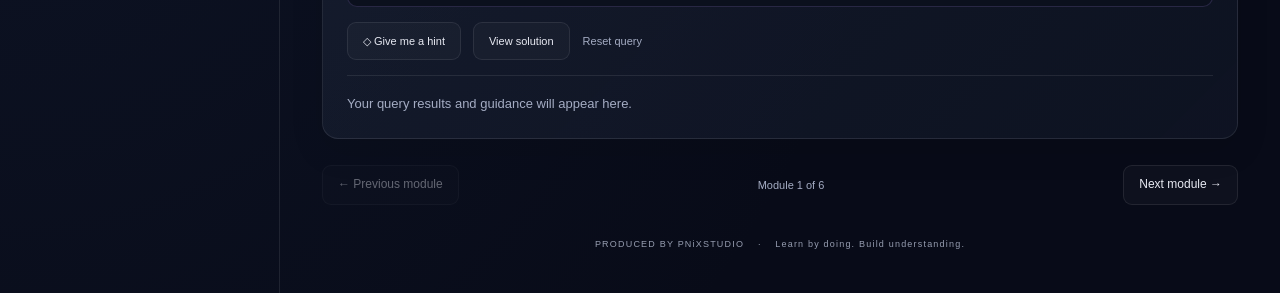
==== commit 5ab583f9: "Teach database platforms and data models; expand competency knowledge assessment" ====
--- a/site/sql/index.html
+++ b/site/sql/index.html
@@ -1,4 +1,4 @@
-<!doctype html><html lang="en"><head><meta charset="UTF-8"><meta name="viewport" content="width=device-width, initial-scale=1"><meta name="theme-color" content="#080b18"><meta name="description" content="Learn SQL by doing. Twelve guided query challenges with a real database and helpful feedback. Produced by PNiXStudio."><title>SQL Foundations | PNiXStudio</title><link rel="stylesheet" href="style.css"></head><body><a class="skip" href="#lesson">Skip to lesson</a><header><a class="brand" href="./"><span class="brandmark">P<span>✦</span></span><span>PNiX<span class="muted">Studio</span><small>LEARNING LAB</small></span></a><span class="header-course">SQL Foundations <span class="pill">INTRODUCTION</span></span><button id="referenceBtn" class="quiet">SQL reference ↗</button></header><div class="course-switch" aria-label="SQL courses"><a href="./" aria-current="page">01 · SQL Foundations</a><a href="./scripting/" >02 · SQL Scripting →</a><a href="./exam/">03 · Competency Exam →</a></div><div class="layout"><aside><div class="course-label">YOUR LEARNING PATH</div><h2>Think in data.<br>Speak in SQL.</h2><p class="muted intro">Six modules. Real queries.<br>One skill you can use everywhere.</p><div class="progress-label"><span id="progressText">0 / 12 solved</span><span id="percentage">0%</span></div><progress id="progress" value="0" max="12" aria-label="Challenges solved"></progress><nav id="modules" aria-label="Course modules"></nav><div class="aside-note"><span class="status-dot"></span> Your own practice database<p>Fictional data. Safe to explore.<br>Progress saves on this browser.</p></div><button id="resetCourse" class="text-btn">Reset course progress</button></aside><main id="lesson" tabindex="-1"><div class="eyebrow" id="moduleLabel"></div><h1 id="title"></h1><p class="subtitle" id="subtitle"></p><div class="lesson-grid"><section class="glass concept"><div class="section-heading"><span class="icon">01</span><h2>The idea</h2></div><p id="concept"></p><pre id="example"></pre><p class="why" id="why"></p><div id="cards" class="cards"></div></section><section class="glass schema"><div class="section-heading"><span class="icon">⌗</span><h2>Your database</h2></div><p class="muted">Open a table to inspect its records.</p><div id="schema"></div><p class="dialect">SQLite dialect · read-only sandbox</p></section></div><section class="glass practice"><div class="practice-top"><div class="section-heading"><span class="icon">02</span><h2>Try it yourself</h2></div><div class="segmented" role="group" aria-label="Practice mode"><button id="guided" aria-pressed="true">Guided challenge</button><button id="playground" aria-pressed="false">Free practice</button></div></div><div id="exerciseTabs" class="exercise-tabs"></div><h3 id="exerciseTitle"></h3><p id="task"></p><div class="editor-shell"><div class="editor-bar"><label for="query">query.sql</label><span>Ctrl / ⌘ + Enter to run</span></div><textarea id="query" spellcheck="false" autocapitalize="off" autocomplete="off" aria-describedby="editorHelp"></textarea><div class="editor-footer"><span id="editorHelp">Write one SELECT query. Explore without changing the data.</span><button class="primary" id="run">▶ Run & check</button></div></div><div class="tools"><button id="hint">◇ Give me a hint</button><button id="solution">View solution</button><button id="resetQuery" class="text-btn">Reset query</button></div><div id="hintBox" class="notice" hidden></div><div id="solutionBox" class="notice" hidden><strong>One possible solution</strong><pre id="solutionCode"></pre><p>Try writing it yourself, then run it to complete this challenge.</p></div><div id="feedback" role="status" aria-live="polite" class="feedback">Your query results and guidance will appear here.</div><div id="results"></div></section><div id="completion" class="glass completion" hidden><h2>You speak SQL now.</h2><p>You solved every challenge. Keep experimenting in Free practice, or revisit any module.</p></div><footer><button id="prev">← Previous module</button><span id="footerPosition"></span><button id="next">Next module →</button></footer><p class="credit">PRODUCED BY PNiXSTUDIO <span>·</span> Learn by doing. Build understanding.</p></main></div><dialog id="reference"><div class="dialog-head"><h2>SQL field guide</h2><button id="closeReference" aria-label="Close reference">✕</button></div><p>Read the query in execution order: FROM / JOIN → WHERE → GROUP BY → HAVING → SELECT → ORDER BY → LIMIT.</p><pre>SELECT city, COUNT(*) AS total
+<!doctype html><html lang="en"><head><meta charset="UTF-8"><meta name="viewport" content="width=device-width, initial-scale=1"><meta name="theme-color" content="#080b18"><meta name="description" content="Learn SQL by doing. Twelve guided query challenges with a real database and helpful feedback. Produced by PNiXStudio."><title>SQL Foundations | PNiXStudio</title><link rel="stylesheet" href="style.css"></head><body><a class="skip" href="#lesson">Skip to lesson</a><header><a class="brand" href="./"><span class="brandmark">P<span>✦</span></span><span>PNiX<span class="muted">Studio</span><small>LEARNING LAB</small></span></a><span class="header-course">SQL Foundations <span class="pill">INTRODUCTION</span></span><button id="referenceBtn" class="quiet">SQL reference ↗</button></header><div class="course-switch" aria-label="SQL courses"><a href="./" aria-current="page">01 · SQL Foundations</a><a href="./scripting/" >02 · SQL Scripting →</a><a href="./exam/">03 · Competency Exam →</a></div><div class="layout"><aside><div class="course-label">YOUR LEARNING PATH</div><h2>Think in data.<br>Speak in SQL.</h2><p class="muted intro">Six modules. Real queries.<br>One skill you can use everywhere.</p><div class="progress-label"><span id="progressText">0 / 12 solved</span><span id="percentage">0%</span></div><progress id="progress" value="0" max="12" aria-label="Challenges solved"></progress><nav id="modules" aria-label="Course modules"></nav><div class="aside-note"><span class="status-dot"></span> Your own practice database<p>Fictional data. Safe to explore.<br>Progress saves on this browser.</p></div><button id="resetCourse" class="text-btn">Reset course progress</button></aside><main id="lesson" tabindex="-1"><div class="eyebrow" id="moduleLabel"></div><h1 id="title"></h1><p class="subtitle" id="subtitle"></p><div class="lesson-grid"><section class="glass concept"><div class="section-heading"><span class="icon">01</span><h2>The idea</h2></div><p id="concept"></p><pre id="example"></pre><p class="why" id="why"></p><div id="cards" class="cards"></div></section><section class="glass schema"><div class="section-heading"><span class="icon">⌗</span><h2>Your database</h2></div><p class="muted">Open a table to inspect its records.</p><div id="schema"></div><p class="dialect">SQLite dialect · read-only sandbox</p></section></div><section id="platformPrimer" class="glass" style="margin-top:20px"><div class="eyebrow">FOUNDATIONS COMPANION LESSON</div><h2>Database platforms &amp; data models</h2><p>SQL Server versus T-SQL, SQLite, MySQL, and PostgreSQL. Relational versus object-oriented storage, object-relational systems, and ORMs.</p><a href="./platforms/">Explore the platform and data-model guide →</a></section><section class="glass practice"><div class="practice-top"><div class="section-heading"><span class="icon">02</span><h2>Try it yourself</h2></div><div class="segmented" role="group" aria-label="Practice mode"><button id="guided" aria-pressed="true">Guided challenge</button><button id="playground" aria-pressed="false">Free practice</button></div></div><div id="exerciseTabs" class="exercise-tabs"></div><h3 id="exerciseTitle"></h3><p id="task"></p><div class="editor-shell"><div class="editor-bar"><label for="query">query.sql</label><span>Ctrl / ⌘ + Enter to run</span></div><textarea id="query" spellcheck="false" autocapitalize="off" autocomplete="off" aria-describedby="editorHelp"></textarea><div class="editor-footer"><span id="editorHelp">Write one SELECT query. Explore without changing the data.</span><button class="primary" id="run">▶ Run & check</button></div></div><div class="tools"><button id="hint">◇ Give me a hint</button><button id="solution">View solution</button><button id="resetQuery" class="text-btn">Reset query</button></div><div id="hintBox" class="notice" hidden></div><div id="solutionBox" class="notice" hidden><strong>One possible solution</strong><pre id="solutionCode"></pre><p>Try writing it yourself, then run it to complete this challenge.</p></div><div id="feedback" role="status" aria-live="polite" class="feedback">Your query results and guidance will appear here.</div><div id="results"></div></section><div id="completion" class="glass completion" hidden><h2>You speak SQL now.</h2><p>You solved every challenge. Keep experimenting in Free practice, or revisit any module.</p></div><footer><button id="prev">← Previous module</button><span id="footerPosition"></span><button id="next">Next module →</button></footer><p class="credit">PRODUCED BY PNiXSTUDIO <span>·</span> Learn by doing. Build understanding.</p></main></div><dialog id="reference"><div class="dialog-head"><h2>SQL field guide</h2><button id="closeReference" aria-label="Close reference">✕</button></div><p>Read the query in execution order: FROM / JOIN → WHERE → GROUP BY → HAVING → SELECT → ORDER BY → LIMIT.</p><pre>SELECT city, COUNT(*) AS total
 FROM employees
 WHERE salary > 60000
 GROUP BY city
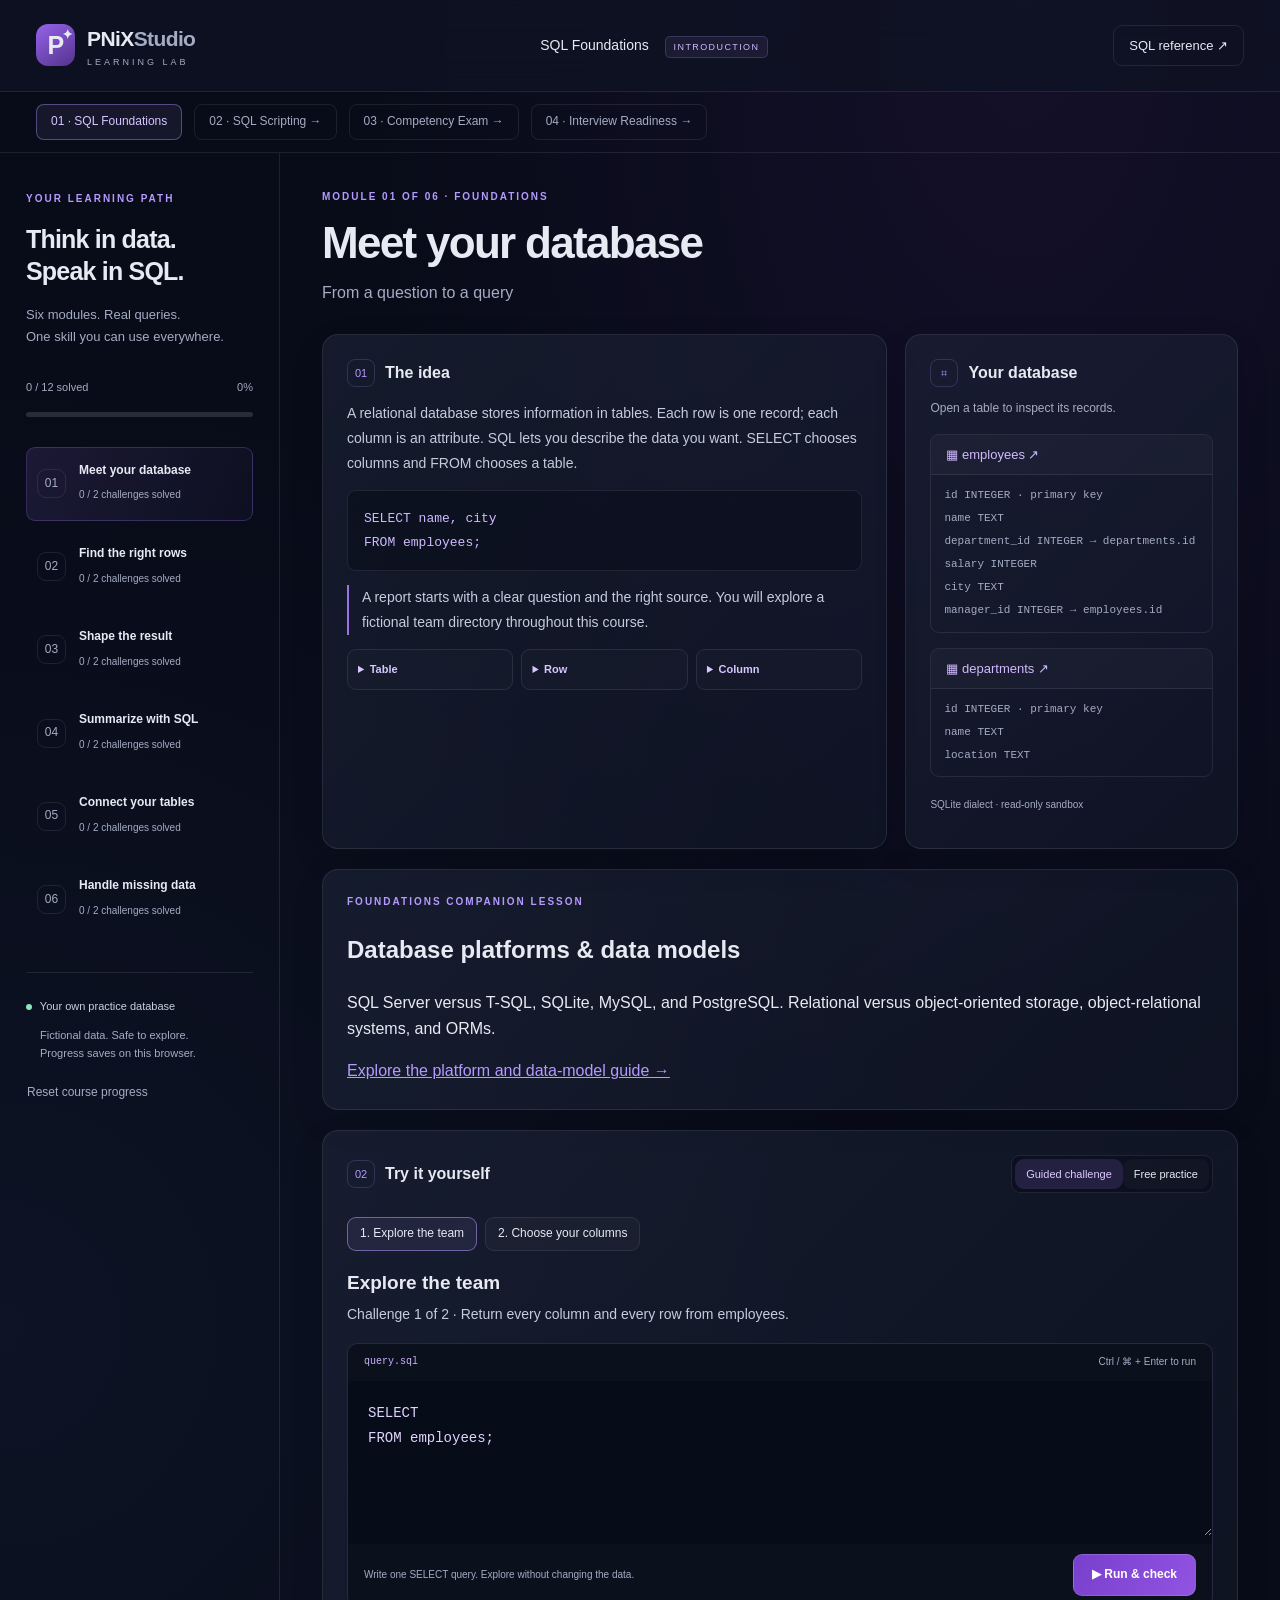
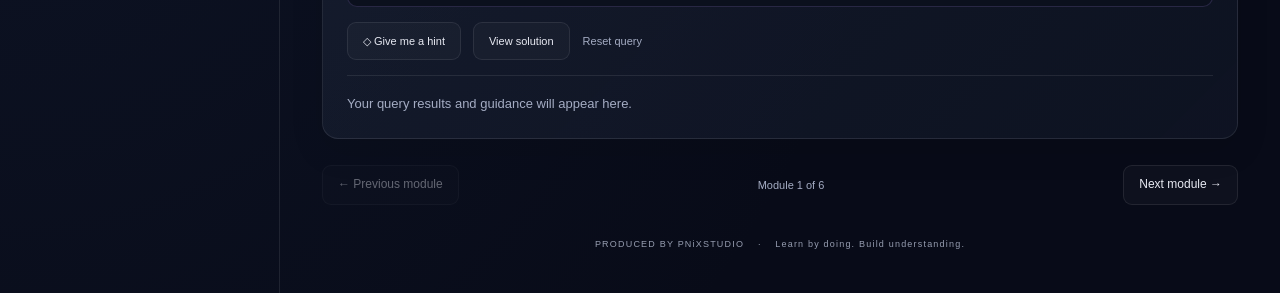
==== commit 73f0cdbf: "Add Section 4 healthcare support diagnostics and interview-readiness practice" ====
--- a/site/sql/index.html
+++ b/site/sql/index.html
@@ -1,4 +1,4 @@
-<!doctype html><html lang="en"><head><meta charset="UTF-8"><meta name="viewport" content="width=device-width, initial-scale=1"><meta name="theme-color" content="#080b18"><meta name="description" content="Learn SQL by doing. Twelve guided query challenges with a real database and helpful feedback. Produced by PNiXStudio."><title>SQL Foundations | PNiXStudio</title><link rel="stylesheet" href="style.css"></head><body><a class="skip" href="#lesson">Skip to lesson</a><header><a class="brand" href="./"><span class="brandmark">P<span>✦</span></span><span>PNiX<span class="muted">Studio</span><small>LEARNING LAB</small></span></a><span class="header-course">SQL Foundations <span class="pill">INTRODUCTION</span></span><button id="referenceBtn" class="quiet">SQL reference ↗</button></header><div class="course-switch" aria-label="SQL courses"><a href="./" aria-current="page">01 · SQL Foundations</a><a href="./scripting/" >02 · SQL Scripting →</a><a href="./exam/">03 · Competency Exam →</a></div><div class="layout"><aside><div class="course-label">YOUR LEARNING PATH</div><h2>Think in data.<br>Speak in SQL.</h2><p class="muted intro">Six modules. Real queries.<br>One skill you can use everywhere.</p><div class="progress-label"><span id="progressText">0 / 12 solved</span><span id="percentage">0%</span></div><progress id="progress" value="0" max="12" aria-label="Challenges solved"></progress><nav id="modules" aria-label="Course modules"></nav><div class="aside-note"><span class="status-dot"></span> Your own practice database<p>Fictional data. Safe to explore.<br>Progress saves on this browser.</p></div><button id="resetCourse" class="text-btn">Reset course progress</button></aside><main id="lesson" tabindex="-1"><div class="eyebrow" id="moduleLabel"></div><h1 id="title"></h1><p class="subtitle" id="subtitle"></p><div class="lesson-grid"><section class="glass concept"><div class="section-heading"><span class="icon">01</span><h2>The idea</h2></div><p id="concept"></p><pre id="example"></pre><p class="why" id="why"></p><div id="cards" class="cards"></div></section><section class="glass schema"><div class="section-heading"><span class="icon">⌗</span><h2>Your database</h2></div><p class="muted">Open a table to inspect its records.</p><div id="schema"></div><p class="dialect">SQLite dialect · read-only sandbox</p></section></div><section id="platformPrimer" class="glass" style="margin-top:20px"><div class="eyebrow">FOUNDATIONS COMPANION LESSON</div><h2>Database platforms &amp; data models</h2><p>SQL Server versus T-SQL, SQLite, MySQL, and PostgreSQL. Relational versus object-oriented storage, object-relational systems, and ORMs.</p><a href="./platforms/">Explore the platform and data-model guide →</a></section><section class="glass practice"><div class="practice-top"><div class="section-heading"><span class="icon">02</span><h2>Try it yourself</h2></div><div class="segmented" role="group" aria-label="Practice mode"><button id="guided" aria-pressed="true">Guided challenge</button><button id="playground" aria-pressed="false">Free practice</button></div></div><div id="exerciseTabs" class="exercise-tabs"></div><h3 id="exerciseTitle"></h3><p id="task"></p><div class="editor-shell"><div class="editor-bar"><label for="query">query.sql</label><span>Ctrl / ⌘ + Enter to run</span></div><textarea id="query" spellcheck="false" autocapitalize="off" autocomplete="off" aria-describedby="editorHelp"></textarea><div class="editor-footer"><span id="editorHelp">Write one SELECT query. Explore without changing the data.</span><button class="primary" id="run">▶ Run & check</button></div></div><div class="tools"><button id="hint">◇ Give me a hint</button><button id="solution">View solution</button><button id="resetQuery" class="text-btn">Reset query</button></div><div id="hintBox" class="notice" hidden></div><div id="solutionBox" class="notice" hidden><strong>One possible solution</strong><pre id="solutionCode"></pre><p>Try writing it yourself, then run it to complete this challenge.</p></div><div id="feedback" role="status" aria-live="polite" class="feedback">Your query results and guidance will appear here.</div><div id="results"></div></section><div id="completion" class="glass completion" hidden><h2>You speak SQL now.</h2><p>You solved every challenge. Keep experimenting in Free practice, or revisit any module.</p></div><footer><button id="prev">← Previous module</button><span id="footerPosition"></span><button id="next">Next module →</button></footer><p class="credit">PRODUCED BY PNiXSTUDIO <span>·</span> Learn by doing. Build understanding.</p></main></div><dialog id="reference"><div class="dialog-head"><h2>SQL field guide</h2><button id="closeReference" aria-label="Close reference">✕</button></div><p>Read the query in execution order: FROM / JOIN → WHERE → GROUP BY → HAVING → SELECT → ORDER BY → LIMIT.</p><pre>SELECT city, COUNT(*) AS total
+<!doctype html><html lang="en"><head><meta charset="UTF-8"><meta name="viewport" content="width=device-width, initial-scale=1"><meta name="theme-color" content="#080b18"><meta name="description" content="Learn SQL by doing. Twelve guided query challenges with a real database and helpful feedback. Produced by PNiXStudio."><title>SQL Foundations | PNiXStudio</title><link rel="stylesheet" href="style.css"></head><body><a class="skip" href="#lesson">Skip to lesson</a><header><a class="brand" href="./"><span class="brandmark">P<span>✦</span></span><span>PNiX<span class="muted">Studio</span><small>LEARNING LAB</small></span></a><span class="header-course">SQL Foundations <span class="pill">INTRODUCTION</span></span><button id="referenceBtn" class="quiet">SQL reference ↗</button></header><div class="course-switch" aria-label="SQL courses"><a href="./" aria-current="page">01 · SQL Foundations</a><a href="./scripting/" >02 · SQL Scripting →</a><a href="./exam/">03 · Competency Exam →</a><a href="./interview/">04 · Interview Readiness →</a></div><div class="layout"><aside><div class="course-label">YOUR LEARNING PATH</div><h2>Think in data.<br>Speak in SQL.</h2><p class="muted intro">Six modules. Real queries.<br>One skill you can use everywhere.</p><div class="progress-label"><span id="progressText">0 / 12 solved</span><span id="percentage">0%</span></div><progress id="progress" value="0" max="12" aria-label="Challenges solved"></progress><nav id="modules" aria-label="Course modules"></nav><div class="aside-note"><span class="status-dot"></span> Your own practice database<p>Fictional data. Safe to explore.<br>Progress saves on this browser.</p></div><button id="resetCourse" class="text-btn">Reset course progress</button></aside><main id="lesson" tabindex="-1"><div class="eyebrow" id="moduleLabel"></div><h1 id="title"></h1><p class="subtitle" id="subtitle"></p><div class="lesson-grid"><section class="glass concept"><div class="section-heading"><span class="icon">01</span><h2>The idea</h2></div><p id="concept"></p><pre id="example"></pre><p class="why" id="why"></p><div id="cards" class="cards"></div></section><section class="glass schema"><div class="section-heading"><span class="icon">⌗</span><h2>Your database</h2></div><p class="muted">Open a table to inspect its records.</p><div id="schema"></div><p class="dialect">SQLite dialect · read-only sandbox</p></section></div><section id="platformPrimer" class="glass" style="margin-top:20px"><div class="eyebrow">FOUNDATIONS COMPANION LESSON</div><h2>Database platforms &amp; data models</h2><p>SQL Server versus T-SQL, SQLite, MySQL, and PostgreSQL. Relational versus object-oriented storage, object-relational systems, and ORMs.</p><a href="./platforms/">Explore the platform and data-model guide →</a></section><section class="glass practice"><div class="practice-top"><div class="section-heading"><span class="icon">02</span><h2>Try it yourself</h2></div><div class="segmented" role="group" aria-label="Practice mode"><button id="guided" aria-pressed="true">Guided challenge</button><button id="playground" aria-pressed="false">Free practice</button></div></div><div id="exerciseTabs" class="exercise-tabs"></div><h3 id="exerciseTitle"></h3><p id="task"></p><div class="editor-shell"><div class="editor-bar"><label for="query">query.sql</label><span>Ctrl / ⌘ + Enter to run</span></div><textarea id="query" spellcheck="false" autocapitalize="off" autocomplete="off" aria-describedby="editorHelp"></textarea><div class="editor-footer"><span id="editorHelp">Write one SELECT query. Explore without changing the data.</span><button class="primary" id="run">▶ Run & check</button></div></div><div class="tools"><button id="hint">◇ Give me a hint</button><button id="solution">View solution</button><button id="resetQuery" class="text-btn">Reset query</button></div><div id="hintBox" class="notice" hidden></div><div id="solutionBox" class="notice" hidden><strong>One possible solution</strong><pre id="solutionCode"></pre><p>Try writing it yourself, then run it to complete this challenge.</p></div><div id="feedback" role="status" aria-live="polite" class="feedback">Your query results and guidance will appear here.</div><div id="results"></div></section><div id="completion" class="glass completion" hidden><h2>You speak SQL now.</h2><p>You solved every challenge. Keep experimenting in Free practice, or revisit any module.</p></div><footer><button id="prev">← Previous module</button><span id="footerPosition"></span><button id="next">Next module →</button></footer><p class="credit">PRODUCED BY PNiXSTUDIO <span>·</span> Learn by doing. Build understanding.</p></main></div><dialog id="reference"><div class="dialog-head"><h2>SQL field guide</h2><button id="closeReference" aria-label="Close reference">✕</button></div><p>Read the query in execution order: FROM / JOIN → WHERE → GROUP BY → HAVING → SELECT → ORDER BY → LIMIT.</p><pre>SELECT city, COUNT(*) AS total
 FROM employees
 WHERE salary > 60000
 GROUP BY city
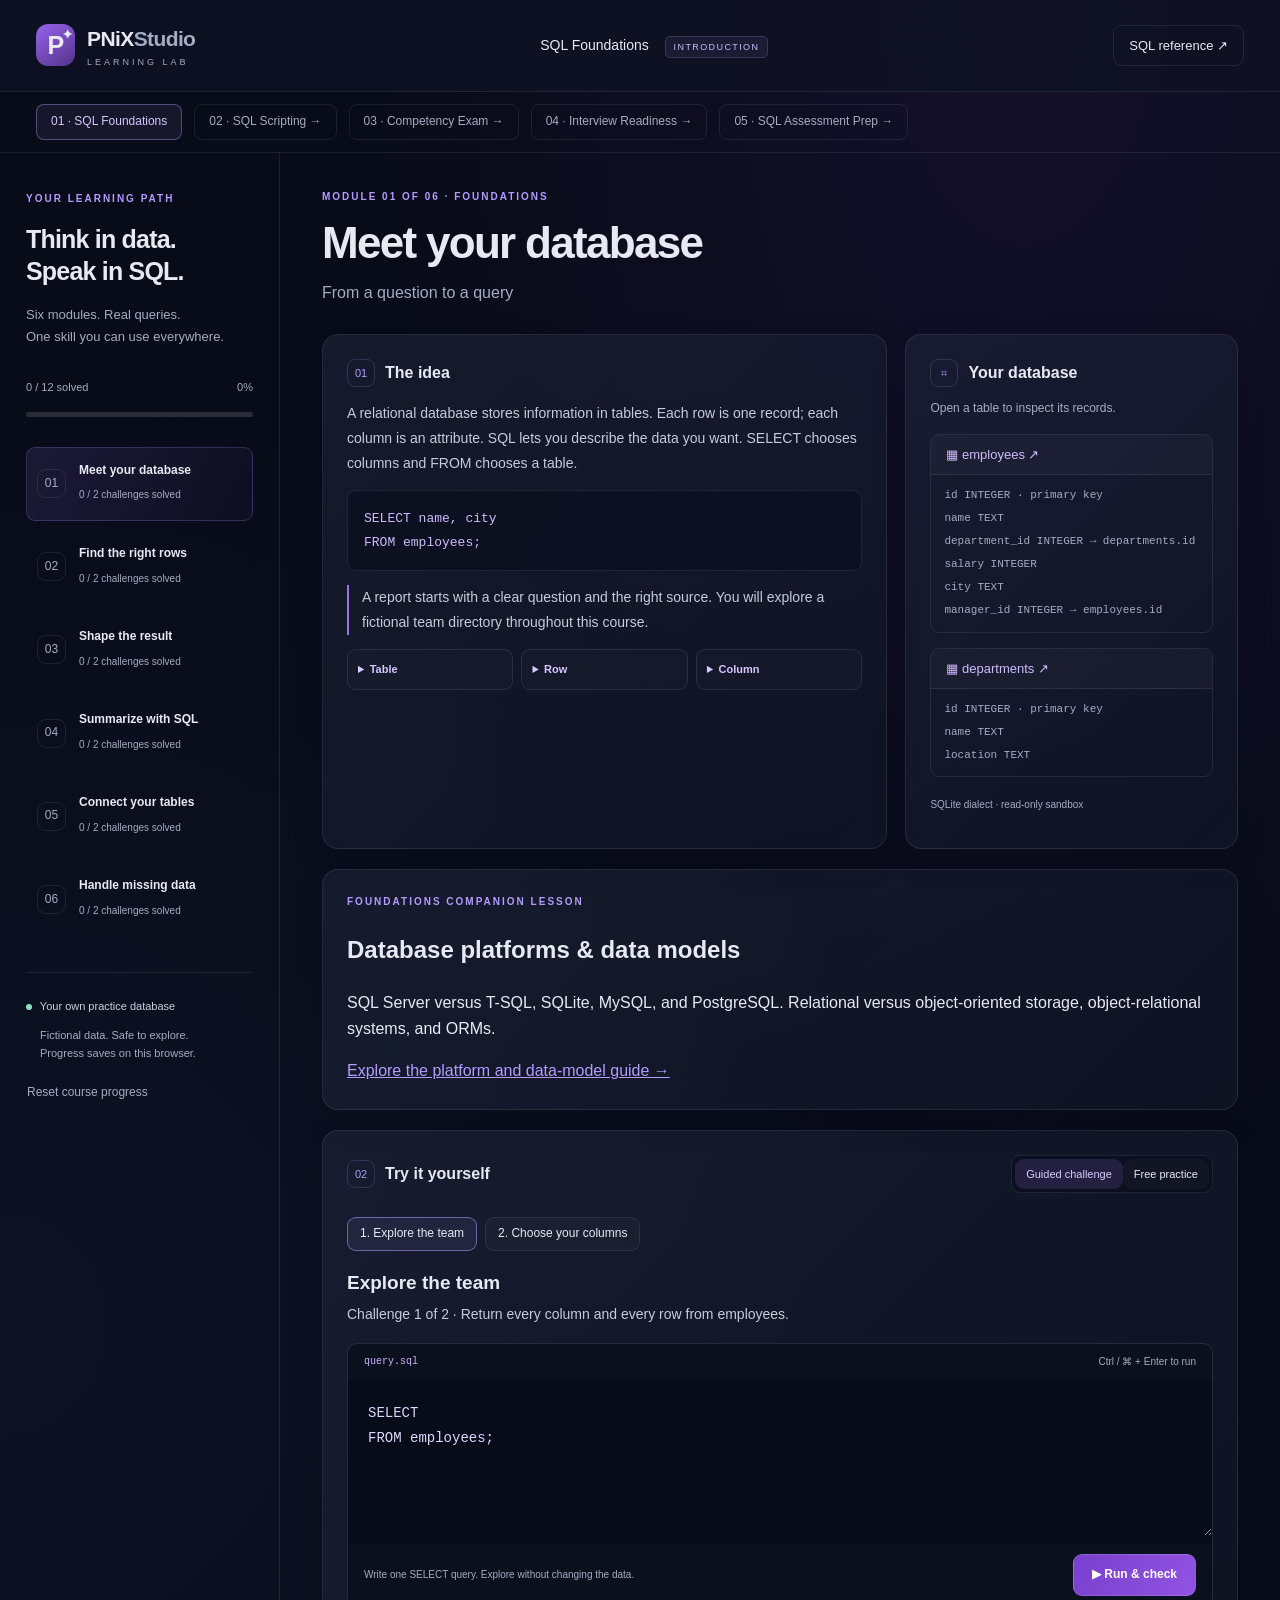
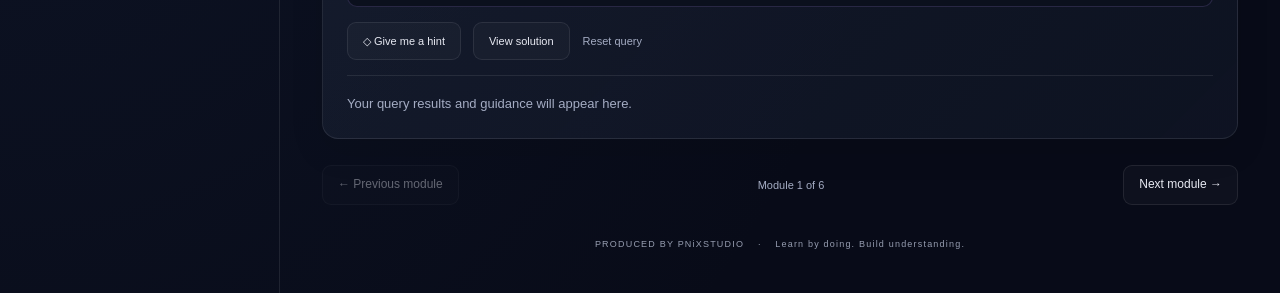
==== commit 06ee14ef: "Add Section 5 SQL assessment preparation with election DDL and query labs" ====
--- a/site/sql/index.html
+++ b/site/sql/index.html
@@ -1,4 +1,4 @@
-<!doctype html><html lang="en"><head><meta charset="UTF-8"><meta name="viewport" content="width=device-width, initial-scale=1"><meta name="theme-color" content="#080b18"><meta name="description" content="Learn SQL by doing. Twelve guided query challenges with a real database and helpful feedback. Produced by PNiXStudio."><title>SQL Foundations | PNiXStudio</title><link rel="stylesheet" href="style.css"></head><body><a class="skip" href="#lesson">Skip to lesson</a><header><a class="brand" href="./"><span class="brandmark">P<span>✦</span></span><span>PNiX<span class="muted">Studio</span><small>LEARNING LAB</small></span></a><span class="header-course">SQL Foundations <span class="pill">INTRODUCTION</span></span><button id="referenceBtn" class="quiet">SQL reference ↗</button></header><div class="course-switch" aria-label="SQL courses"><a href="./" aria-current="page">01 · SQL Foundations</a><a href="./scripting/" >02 · SQL Scripting →</a><a href="./exam/">03 · Competency Exam →</a><a href="./interview/">04 · Interview Readiness →</a></div><div class="layout"><aside><div class="course-label">YOUR LEARNING PATH</div><h2>Think in data.<br>Speak in SQL.</h2><p class="muted intro">Six modules. Real queries.<br>One skill you can use everywhere.</p><div class="progress-label"><span id="progressText">0 / 12 solved</span><span id="percentage">0%</span></div><progress id="progress" value="0" max="12" aria-label="Challenges solved"></progress><nav id="modules" aria-label="Course modules"></nav><div class="aside-note"><span class="status-dot"></span> Your own practice database<p>Fictional data. Safe to explore.<br>Progress saves on this browser.</p></div><button id="resetCourse" class="text-btn">Reset course progress</button></aside><main id="lesson" tabindex="-1"><div class="eyebrow" id="moduleLabel"></div><h1 id="title"></h1><p class="subtitle" id="subtitle"></p><div class="lesson-grid"><section class="glass concept"><div class="section-heading"><span class="icon">01</span><h2>The idea</h2></div><p id="concept"></p><pre id="example"></pre><p class="why" id="why"></p><div id="cards" class="cards"></div></section><section class="glass schema"><div class="section-heading"><span class="icon">⌗</span><h2>Your database</h2></div><p class="muted">Open a table to inspect its records.</p><div id="schema"></div><p class="dialect">SQLite dialect · read-only sandbox</p></section></div><section id="platformPrimer" class="glass" style="margin-top:20px"><div class="eyebrow">FOUNDATIONS COMPANION LESSON</div><h2>Database platforms &amp; data models</h2><p>SQL Server versus T-SQL, SQLite, MySQL, and PostgreSQL. Relational versus object-oriented storage, object-relational systems, and ORMs.</p><a href="./platforms/">Explore the platform and data-model guide →</a></section><section class="glass practice"><div class="practice-top"><div class="section-heading"><span class="icon">02</span><h2>Try it yourself</h2></div><div class="segmented" role="group" aria-label="Practice mode"><button id="guided" aria-pressed="true">Guided challenge</button><button id="playground" aria-pressed="false">Free practice</button></div></div><div id="exerciseTabs" class="exercise-tabs"></div><h3 id="exerciseTitle"></h3><p id="task"></p><div class="editor-shell"><div class="editor-bar"><label for="query">query.sql</label><span>Ctrl / ⌘ + Enter to run</span></div><textarea id="query" spellcheck="false" autocapitalize="off" autocomplete="off" aria-describedby="editorHelp"></textarea><div class="editor-footer"><span id="editorHelp">Write one SELECT query. Explore without changing the data.</span><button class="primary" id="run">▶ Run & check</button></div></div><div class="tools"><button id="hint">◇ Give me a hint</button><button id="solution">View solution</button><button id="resetQuery" class="text-btn">Reset query</button></div><div id="hintBox" class="notice" hidden></div><div id="solutionBox" class="notice" hidden><strong>One possible solution</strong><pre id="solutionCode"></pre><p>Try writing it yourself, then run it to complete this challenge.</p></div><div id="feedback" role="status" aria-live="polite" class="feedback">Your query results and guidance will appear here.</div><div id="results"></div></section><div id="completion" class="glass completion" hidden><h2>You speak SQL now.</h2><p>You solved every challenge. Keep experimenting in Free practice, or revisit any module.</p></div><footer><button id="prev">← Previous module</button><span id="footerPosition"></span><button id="next">Next module →</button></footer><p class="credit">PRODUCED BY PNiXSTUDIO <span>·</span> Learn by doing. Build understanding.</p></main></div><dialog id="reference"><div class="dialog-head"><h2>SQL field guide</h2><button id="closeReference" aria-label="Close reference">✕</button></div><p>Read the query in execution order: FROM / JOIN → WHERE → GROUP BY → HAVING → SELECT → ORDER BY → LIMIT.</p><pre>SELECT city, COUNT(*) AS total
+<!doctype html><html lang="en"><head><meta charset="UTF-8"><meta name="viewport" content="width=device-width, initial-scale=1"><meta name="theme-color" content="#080b18"><meta name="description" content="Learn SQL by doing. Twelve guided query challenges with a real database and helpful feedback. Produced by PNiXStudio."><title>SQL Foundations | PNiXStudio</title><link rel="stylesheet" href="style.css"></head><body><a class="skip" href="#lesson">Skip to lesson</a><header><a class="brand" href="./"><span class="brandmark">P<span>✦</span></span><span>PNiX<span class="muted">Studio</span><small>LEARNING LAB</small></span></a><span class="header-course">SQL Foundations <span class="pill">INTRODUCTION</span></span><button id="referenceBtn" class="quiet">SQL reference ↗</button></header><div class="course-switch" aria-label="SQL courses"><a href="./" aria-current="page">01 · SQL Foundations</a><a href="./scripting/" >02 · SQL Scripting →</a><a href="./exam/">03 · Competency Exam →</a><a href="./interview/">04 · Interview Readiness →</a><a href="./assessment-prep/">05 · SQL Assessment Prep →</a></div><div class="layout"><aside><div class="course-label">YOUR LEARNING PATH</div><h2>Think in data.<br>Speak in SQL.</h2><p class="muted intro">Six modules. Real queries.<br>One skill you can use everywhere.</p><div class="progress-label"><span id="progressText">0 / 12 solved</span><span id="percentage">0%</span></div><progress id="progress" value="0" max="12" aria-label="Challenges solved"></progress><nav id="modules" aria-label="Course modules"></nav><div class="aside-note"><span class="status-dot"></span> Your own practice database<p>Fictional data. Safe to explore.<br>Progress saves on this browser.</p></div><button id="resetCourse" class="text-btn">Reset course progress</button></aside><main id="lesson" tabindex="-1"><div class="eyebrow" id="moduleLabel"></div><h1 id="title"></h1><p class="subtitle" id="subtitle"></p><div class="lesson-grid"><section class="glass concept"><div class="section-heading"><span class="icon">01</span><h2>The idea</h2></div><p id="concept"></p><pre id="example"></pre><p class="why" id="why"></p><div id="cards" class="cards"></div></section><section class="glass schema"><div class="section-heading"><span class="icon">⌗</span><h2>Your database</h2></div><p class="muted">Open a table to inspect its records.</p><div id="schema"></div><p class="dialect">SQLite dialect · read-only sandbox</p></section></div><section id="platformPrimer" class="glass" style="margin-top:20px"><div class="eyebrow">FOUNDATIONS COMPANION LESSON</div><h2>Database platforms &amp; data models</h2><p>SQL Server versus T-SQL, SQLite, MySQL, and PostgreSQL. Relational versus object-oriented storage, object-relational systems, and ORMs.</p><a href="./platforms/">Explore the platform and data-model guide →</a></section><section class="glass practice"><div class="practice-top"><div class="section-heading"><span class="icon">02</span><h2>Try it yourself</h2></div><div class="segmented" role="group" aria-label="Practice mode"><button id="guided" aria-pressed="true">Guided challenge</button><button id="playground" aria-pressed="false">Free practice</button></div></div><div id="exerciseTabs" class="exercise-tabs"></div><h3 id="exerciseTitle"></h3><p id="task"></p><div class="editor-shell"><div class="editor-bar"><label for="query">query.sql</label><span>Ctrl / ⌘ + Enter to run</span></div><textarea id="query" spellcheck="false" autocapitalize="off" autocomplete="off" aria-describedby="editorHelp"></textarea><div class="editor-footer"><span id="editorHelp">Write one SELECT query. Explore without changing the data.</span><button class="primary" id="run">▶ Run & check</button></div></div><div class="tools"><button id="hint">◇ Give me a hint</button><button id="solution">View solution</button><button id="resetQuery" class="text-btn">Reset query</button></div><div id="hintBox" class="notice" hidden></div><div id="solutionBox" class="notice" hidden><strong>One possible solution</strong><pre id="solutionCode"></pre><p>Try writing it yourself, then run it to complete this challenge.</p></div><div id="feedback" role="status" aria-live="polite" class="feedback">Your query results and guidance will appear here.</div><div id="results"></div></section><div id="completion" class="glass completion" hidden><h2>You speak SQL now.</h2><p>You solved every challenge. Keep experimenting in Free practice, or revisit any module.</p></div><footer><button id="prev">← Previous module</button><span id="footerPosition"></span><button id="next">Next module →</button></footer><p class="credit">PRODUCED BY PNiXSTUDIO <span>·</span> Learn by doing. Build understanding.</p></main></div><dialog id="reference"><div class="dialog-head"><h2>SQL field guide</h2><button id="closeReference" aria-label="Close reference">✕</button></div><p>Read the query in execution order: FROM / JOIN → WHERE → GROUP BY → HAVING → SELECT → ORDER BY → LIMIT.</p><pre>SELECT city, COUNT(*) AS total
 FROM employees
 WHERE salary > 60000
 GROUP BY city
@@ -7,3 +7,4 @@
 LIMIT 5;</pre><p><strong>NULL:</strong> use IS NULL / IS NOT NULL.<br><strong>Text:</strong> single quotes, like 'Chicago'.<br><strong>Aliases:</strong> AS gives a result column a name.<br><strong>Joins:</strong> match keys with ON; LEFT JOIN keeps unmatched left rows.<br><strong>Portability:</strong> this course uses SQLite. SQL Server uses TOP or OFFSET/FETCH instead of LIMIT. Case sensitivity and grouping rules can vary across databases.</p><p>Practice data and progress stay in this browser. Progress is stored locally, so it does not sync across devices.</p><a href="https://www.sqlite.org/lang_select.html" target="_blank" rel="noopener">SQLite SELECT documentation ↗</a></dialog><script type="module" src="app.js"></script></body></html>
 
 
+
